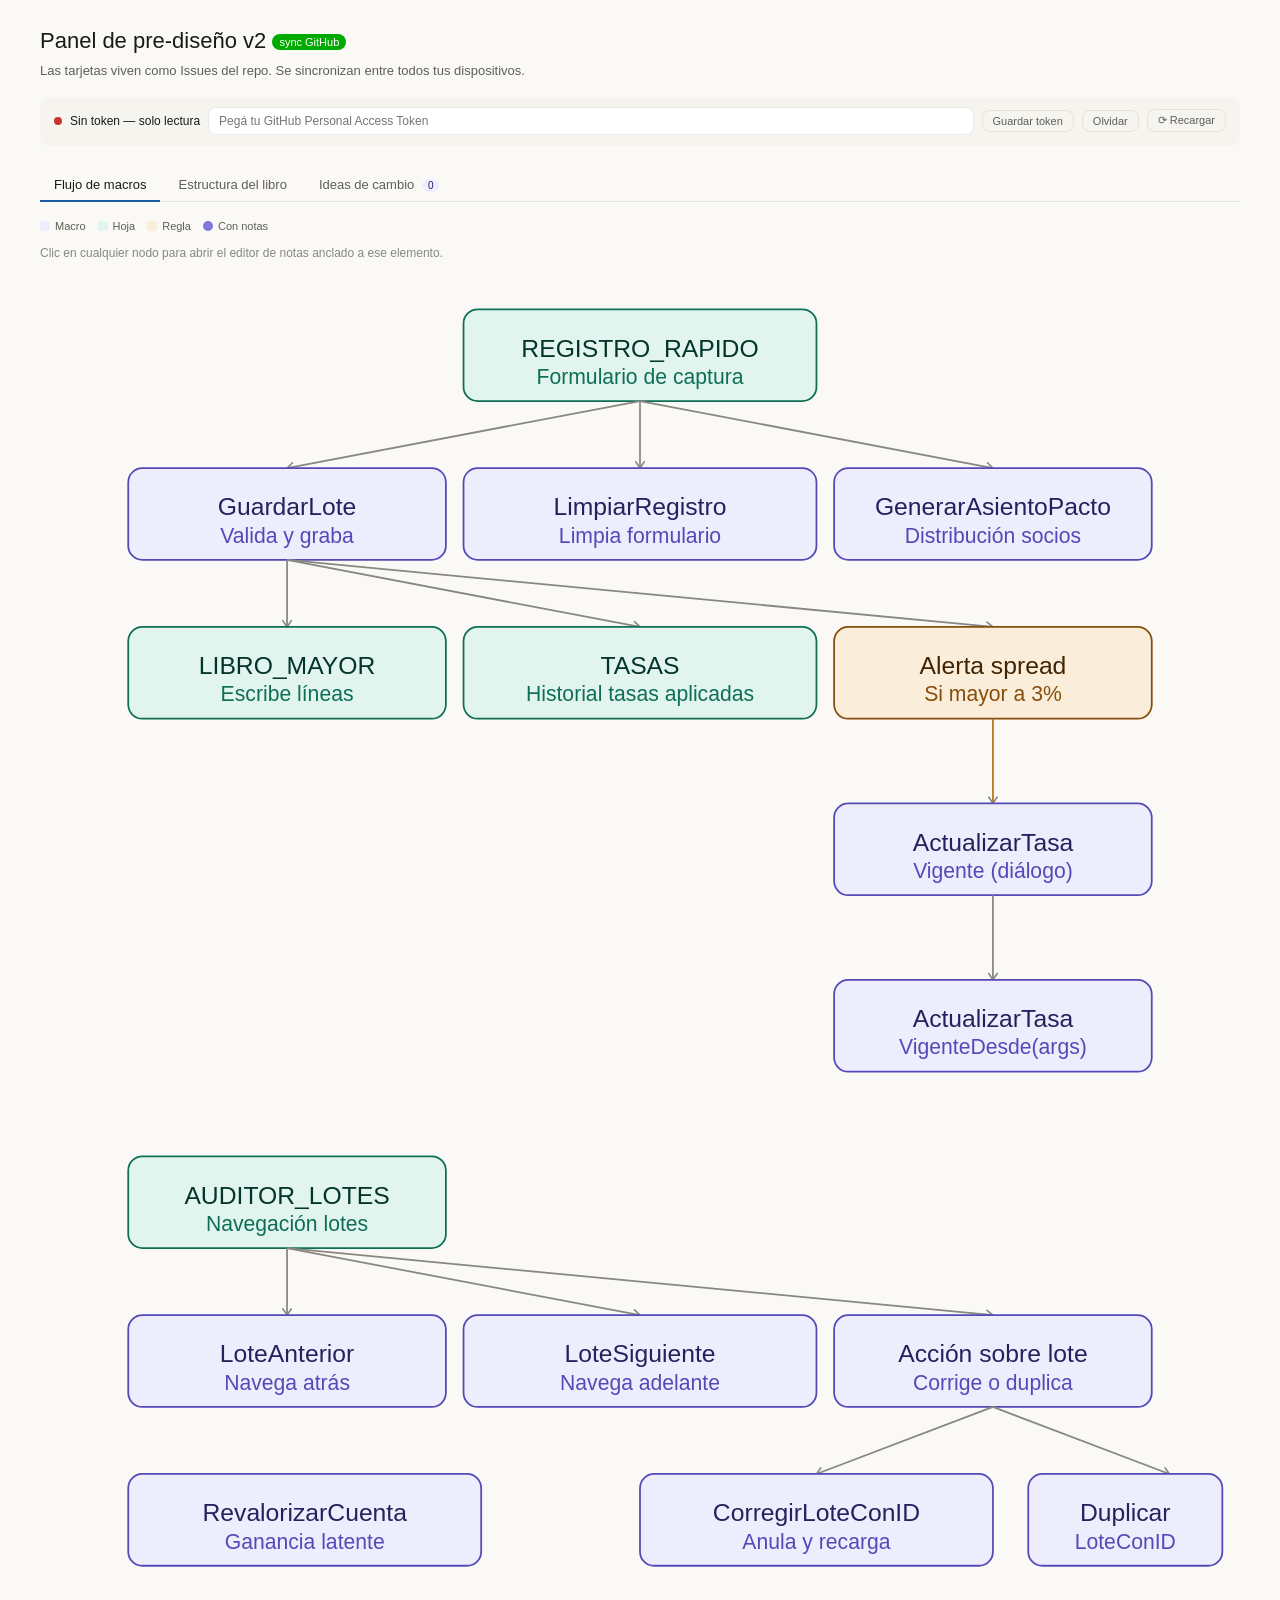
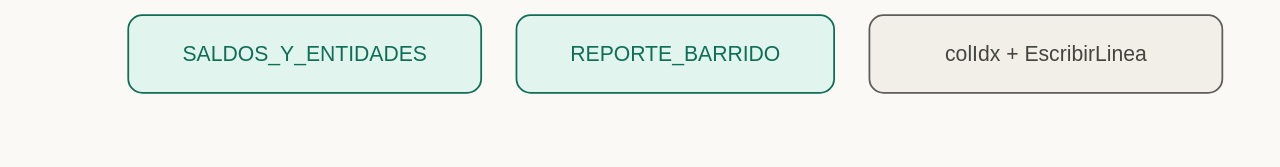
==== v2/index.html @ ca6b7a61 "v2: panel sincronizado con GitHub Issues (API REST)" ====
<!DOCTYPE html>
<html lang="es">
<head>
<meta charset="UTF-8">
<meta name="viewport" content="width=device-width, initial-scale=1.0">
<title>Panel v2 — Sincronizado con GitHub Issues</title>
<style>
:root {
  --bg-primary: #ffffff;
  --bg-secondary: #f5f4ee;
  --bg-tertiary: #faf9f5;
  --text-primary: #1a1a17;
  --text-secondary: #5f5e5a;
  --text-tertiary: #888780;
  --text-info: #185FA5;
  --border-tertiary: rgba(0,0,0,0.08);
  --border-secondary: rgba(0,0,0,0.15);
  --radius-md: 8px;
  --radius-lg: 12px;
}
@media (prefers-color-scheme: dark) {
  :root {
    --bg-primary: #1f1e1b;
    --bg-secondary: #2a2927;
    --bg-tertiary: #18171600;
    --text-primary: #f0efea;
    --text-secondary: #b4b2a9;
    --text-tertiary: #888780;
    --text-info: #85B7EB;
    --border-tertiary: rgba(255,255,255,0.08);
    --border-secondary: rgba(255,255,255,0.15);
  }
}
* { box-sizing: border-box; }
body {
  font-family: -apple-system, BlinkMacSystemFont, "Segoe UI", Roboto, sans-serif;
  background: var(--bg-tertiary);
  color: var(--text-primary);
  margin: 0;
  padding: 24px;
  line-height: 1.5;
  font-size: 14px;
}
.container { max-width: 1200px; margin: 0 auto; }
h1 { font-size: 22px; font-weight: 500; margin: 0 0 4px; }
.subtitle { color: var(--text-secondary); font-size: 13px; margin: 0 0 16px; }
.auth-bar {
  background: var(--bg-secondary);
  border-radius: var(--radius-md);
  padding: 10px 14px;
  margin-bottom: 16px;
  display: flex;
  gap: 8px;
  align-items: center;
  flex-wrap: wrap;
  font-size: 12px;
}
.auth-bar input {
  font-family: inherit;
  font-size: 12px;
  padding: 6px 10px;
  border: 1px solid var(--border-tertiary);
  border-radius: var(--radius-md);
  background: var(--bg-primary);
  color: var(--text-primary);
  flex: 1;
  min-width: 200px;
}
.auth-bar .status-dot { width: 8px; height: 8px; border-radius: 50%; background: #c33; display: inline-block; }
.auth-bar .status-dot.ok { background: #0a0; }
.panel { padding: 0.5rem 0 1rem; }
.tabs { display: flex; gap: 4px; border-bottom: 1px solid var(--border-tertiary); margin-bottom: 16px; }
.tab {
  padding: 8px 14px; font-size: 13px; font-weight: 500;
  color: var(--text-secondary); cursor: pointer; border: none;
  border-bottom: 2px solid transparent; margin-bottom: -1px;
  background: transparent; font-family: inherit;
}
.tab.active { color: var(--text-primary); border-bottom-color: var(--text-info); }
.tab:hover { color: var(--text-primary); }
.view { display: none; }
.view.active { display: block; }
.legend {
  display: flex; flex-wrap: wrap; gap: 12px;
  font-size: 11px; color: var(--text-secondary);
  margin-bottom: 10px; align-items: center;
}
.legend span { display: inline-flex; align-items: center; gap: 5px; }
.dot { width: 10px; height: 10px; border-radius: 3px; display: inline-block; }
.hint { font-size: 12px; color: var(--text-tertiary); margin: 6px 0 12px; }
.kanban { display: grid; grid-template-columns: repeat(3, minmax(0,1fr)); gap: 12px; }
@media (max-width: 800px) { .kanban { grid-template-columns: 1fr; } }
.col { background: var(--bg-secondary); border-radius: var(--radius-lg); padding: 12px; min-height: 220px; }
.col h3 {
  margin: 0 0 10px; font-size: 13px; font-weight: 500;
  color: var(--text-secondary); display: flex;
  justify-content: space-between; align-items: center;
}
.col h3 .count { background: var(--bg-primary); border-radius: 10px; padding: 1px 8px; font-size: 11px; color: var(--text-secondary); }
.card {
  background: var(--bg-primary); border: 1px solid var(--border-tertiary);
  border-radius: var(--radius-md); padding: 10px 12px; margin-bottom: 8px; position: relative;
}
.card p.title { margin: 0 0 6px; font-size: 13px; font-weight: 500; color: var(--text-primary); line-height: 1.4; padding-right: 80px; }
.card p.title a { color: inherit; text-decoration: none; }
.card p.title a:hover { text-decoration: underline; }
.card p.note { margin: 0 0 6px; font-size: 12px; color: var(--text-secondary); line-height: 1.5; padding-right: 80px; white-space: pre-wrap; max-height: 80px; overflow: hidden; }
.card .issue-num { font-size: 10px; color: var(--text-tertiary); font-weight: normal; }
.card .tags { display: flex; flex-wrap: wrap; gap: 4px; margin-top: 4px; }
.card .actions { position: absolute; top: 8px; right: 8px; display: flex; gap: 2px; }
.card .actions button {
  padding: 3px 6px; font-size: 11px; background: transparent;
  border: 1px solid var(--border-tertiary); border-radius: 4px;
  cursor: pointer; color: var(--text-secondary); min-width: 24px; font-family: inherit;
}
.card .actions button:hover { background: var(--bg-secondary); color: var(--text-primary); }
.tag { display: inline-block; font-size: 10px; padding: 2px 7px; border-radius: 10px; font-weight: 500; }
.tag-macro { background: #EEEDFE; color: #26215C; }
.tag-hoja { background: #E1F5EE; color: #04342C; }
.tag-tabla { background: #FAECE7; color: #4A1B0C; }
.tag-rango { background: #FAEEDA; color: #412402; }
.tag-regla { background: #FCEBEB; color: #501313; }
.composer { background: var(--bg-secondary); border-radius: var(--radius-lg); padding: 14px; margin-bottom: 16px; }
.composer-row { display: flex; gap: 8px; align-items: center; flex-wrap: wrap; margin-bottom: 8px; }
.composer-row label { font-size: 12px; color: var(--text-secondary); min-width: 60px; }
.composer textarea, .composer input[type=text] {
  width: 100%; font-family: inherit; font-size: 13px; padding: 8px 10px;
  border: 1px solid var(--border-tertiary); border-radius: var(--radius-md);
  background: var(--bg-primary); color: var(--text-primary); resize: vertical; box-sizing: border-box;
}
.composer textarea { min-height: 56px; }
.composer select {
  font-family: inherit; font-size: 12px; padding: 5px 8px;
  border: 1px solid var(--border-tertiary); border-radius: var(--radius-md);
  background: var(--bg-primary); color: var(--text-primary);
}
.composer-anchors { display: flex; flex-wrap: wrap; gap: 4px; margin-top: 6px; }
.chip {
  font-size: 11px; padding: 3px 8px; border-radius: 10px;
  background: var(--bg-primary); border: 1px solid var(--border-tertiary);
  cursor: pointer; color: var(--text-secondary); font-family: inherit;
}
.chip.on { border-color: transparent; }
.chip.on.tag-macro { background: #EEEDFE; color: #26215C; }
.chip.on.tag-hoja { background: #E1F5EE; color: #04342C; }
.chip.on.tag-tabla { background: #FAECE7; color: #4A1B0C; }
.chip.on.tag-rango { background: #FAEEDA; color: #412402; }
.chip.on.tag-regla { background: #FCEBEB; color: #501313; }
.toolbar { display: flex; justify-content: space-between; gap: 8px; margin-bottom: 10px; flex-wrap: wrap; align-items: center; }
.toolbar-left { display: flex; gap: 6px; align-items: center; flex-wrap: wrap; }
.filter-chip {
  font-size: 11px; padding: 3px 10px; border-radius: 10px;
  background: var(--bg-secondary); border: 1px solid transparent;
  cursor: pointer; color: var(--text-secondary); font-family: inherit;
}
.filter-chip.on { background: var(--bg-primary); border-color: var(--border-secondary); color: var(--text-primary); }
.empty { font-size: 12px; color: var(--text-tertiary); font-style: italic; padding: 8px 4px; }
.node-grid { display: grid; grid-template-columns: repeat(auto-fit, minmax(220px, 1fr)); gap: 8px; margin-bottom: 12px; }
.node-card {
  background: var(--bg-primary); border: 1px solid var(--border-tertiary);
  border-radius: var(--radius-md); padding: 10px 12px; cursor: pointer; transition: border-color 0.15s;
}
.node-card:hover { border-color: var(--border-secondary); }
.node-card.has-notes { border-left: 3px solid #7F77DD; }
.node-card .nt { font-size: 13px; font-weight: 500; color: var(--text-primary); margin: 0 0 2px; line-height: 1.3; }
.node-card .ns { font-size: 11px; color: var(--text-secondary); margin: 0; }
.node-card .nb { display: inline-block; margin-top: 6px; font-size: 10px; padding: 1px 7px; border-radius: 10px; background: #EEEDFE; color: #26215C; }
.section-title { font-size: 13px; font-weight: 500; color: var(--text-secondary); margin: 14px 0 6px; }
.btn-primary {
  background: var(--text-info); color: white; border: none;
  padding: 7px 14px; font-size: 12px; font-weight: 500;
  border-radius: var(--radius-md); cursor: pointer; font-family: inherit;
}
.btn-primary:hover { opacity: 0.9; }
.btn-primary:disabled { opacity: 0.5; cursor: not-allowed; }
.btn-small {
  font-size: 11px; padding: 4px 10px; background: transparent;
  border: 1px solid var(--border-tertiary); border-radius: var(--radius-md);
  color: var(--text-secondary); cursor: pointer; font-family: inherit;
}
.btn-small:hover { background: var(--bg-secondary); color: var(--text-primary); }
.selected-anchor-preview { font-size: 11px; color: var(--text-secondary); }
.flow-svg { width: 100%; height: auto; }
.flow-svg g[data-node] { cursor: pointer; }
.flow-svg g[data-node]:hover rect { stroke-width: 1.5; }
.flow-svg g[data-node].has-notes rect { stroke-width: 1.5; stroke: #7F77DD; }
.flow-svg .t { font-size: 14px; font-weight: 500; }
.flow-svg .ts { font-size: 12px; }
.flow-svg .th { font-size: 14px; font-weight: 500; }
.c-purple rect { fill: #EEEDFE; stroke: #534AB7; }
.c-purple .th { fill: #26215C; } .c-purple .ts { fill: #534AB7; }
.c-teal rect { fill: #E1F5EE; stroke: #0F6E56; }
.c-teal .th { fill: #04342C; } .c-teal .ts { fill: #0F6E56; }
.c-amber rect { fill: #FAEEDA; stroke: #854F0B; }
.c-amber .th { fill: #412402; } .c-amber .ts { fill: #854F0B; }
.c-gray rect { fill: #F1EFE8; stroke: #5F5E5A; }
.c-gray .ts { fill: #444441; }
@media (prefers-color-scheme: dark) {
  .c-purple rect { fill: #3C3489; stroke: #AFA9EC; }
  .c-purple .th { fill: #CECBF6; } .c-purple .ts { fill: #AFA9EC; }
  .c-teal rect { fill: #085041; stroke: #5DCAA5; }
  .c-teal .th { fill: #9FE1CB; } .c-teal .ts { fill: #5DCAA5; }
  .c-amber rect { fill: #633806; stroke: #EF9F27; }
  .c-amber .th { fill: #FAC775; } .c-amber .ts { fill: #EF9F27; }
  .c-gray rect { fill: #444441; stroke: #B4B2A9; }
  .c-gray .ts { fill: #D3D1C7; }
}
#ideas-count { background: #EEEDFE; color: #26215C; font-size: 10px; padding: 1px 6px; border-radius: 8px; margin-left: 4px; font-weight: 500; }
.save-status { font-size: 11px; color: var(--text-tertiary); margin-left: 8px; }
.banner {
  background: #FFF4D6; color: #5a3e00;
  padding: 10px 14px; border-radius: var(--radius-md);
  font-size: 12px; margin-bottom: 12px;
}
@media (prefers-color-scheme: dark) {
  .banner { background: #4a3a10; color: #fae9b8; }
}
</style>
</head>
<body>
<div class="container">
<h1>Panel de pre-diseño v2 <span style="font-size:11px; background:#0a0; color:white; padding:2px 7px; border-radius:10px; vertical-align:middle;">sync GitHub</span></h1>
<p class="subtitle">Las tarjetas viven como Issues del repo. Se sincronizan entre todos tus dispositivos.</p>

<div class="auth-bar">
  <span class="status-dot" id="auth-dot"></span>
  <span id="auth-status">Sin token</span>
  <input type="password" id="token-input" placeholder="Pegá tu GitHub Personal Access Token">
  <button class="btn-small" onclick="saveToken()">Guardar token</button>
  <button class="btn-small" onclick="clearToken()">Olvidar</button>
  <button class="btn-small" onclick="reload()">⟳ Recargar</button>
</div>

<div class="panel">
  <div class="tabs">
    <button class="tab active" data-view="flujo" onclick="switchView('flujo')">Flujo de macros</button>
    <button class="tab" data-view="estructura" onclick="switchView('estructura')">Estructura del libro</button>
    <button class="tab" data-view="ideas" onclick="switchView('ideas')">Ideas de cambio <span id="ideas-count">0</span></button>
  </div>

  <div id="view-flujo" class="view active">
    <div class="legend">
      <span><span class="dot" style="background:#EEEDFE;"></span>Macro</span>
      <span><span class="dot" style="background:#E1F5EE;"></span>Hoja</span>
      <span><span class="dot" style="background:#FAEEDA;"></span>Regla</span>
      <span><span class="dot" style="background:#7F77DD;border-radius:50%;"></span>Con notas</span>
    </div>
    <p class="hint">Clic en cualquier nodo para abrir el editor de notas anclado a ese elemento.</p>
    <svg class="flow-svg" viewBox="0 0 680 820" role="img">
      <defs><marker id="arrow-fl" viewBox="0 0 10 10" refX="8" refY="5" markerWidth="6" markerHeight="6" orient="auto-start-reverse"><path d="M2 1L8 5L2 9" fill="none" stroke="#888780" stroke-width="1.5" stroke-linecap="round" stroke-linejoin="round"/></marker></defs>
      <g data-node="REGISTRO_RAPIDO" class="c-teal" onclick="openNode('REGISTRO_RAPIDO','hoja')"><rect x="240" y="20" width="200" height="52" rx="8" stroke-width="1"/><text class="th" x="340" y="42" text-anchor="middle" dominant-baseline="central">REGISTRO_RAPIDO</text><text class="ts" x="340" y="58" text-anchor="middle" dominant-baseline="central">Formulario de captura</text></g>
      <line x1="340" y1="72" x2="140" y2="110" stroke="#888780" stroke-width="1" marker-end="url(#arrow-fl)"/>
      <line x1="340" y1="72" x2="340" y2="110" stroke="#888780" stroke-width="1" marker-end="url(#arrow-fl)"/>
      <line x1="340" y1="72" x2="540" y2="110" stroke="#888780" stroke-width="1" marker-end="url(#arrow-fl)"/>
      <g data-node="GuardarLote" class="c-purple" onclick="openNode('GuardarLote','macro')"><rect x="50" y="110" width="180" height="52" rx="8" stroke-width="1"/><text class="th" x="140" y="132" text-anchor="middle" dominant-baseline="central">GuardarLote</text><text class="ts" x="140" y="148" text-anchor="middle" dominant-baseline="central">Valida y graba</text></g>
      <g data-node="LimpiarRegistro" class="c-purple" onclick="openNode('LimpiarRegistro','macro')"><rect x="240" y="110" width="200" height="52" rx="8" stroke-width="1"/><text class="th" x="340" y="132" text-anchor="middle" dominant-baseline="central">LimpiarRegistro</text><text class="ts" x="340" y="148" text-anchor="middle" dominant-baseline="central">Limpia formulario</text></g>
      <g data-node="GenerarAsientoPacto" class="c-purple" onclick="openNode('GenerarAsientoPacto','macro')"><rect x="450" y="110" width="180" height="52" rx="8" stroke-width="1"/><text class="th" x="540" y="132" text-anchor="middle" dominant-baseline="central">GenerarAsientoPacto</text><text class="ts" x="540" y="148" text-anchor="middle" dominant-baseline="central">Distribución socios</text></g>
      <line x1="140" y1="162" x2="140" y2="200" stroke="#888780" stroke-width="1" marker-end="url(#arrow-fl)"/>
      <line x1="140" y1="162" x2="340" y2="200" stroke="#888780" stroke-width="1" marker-end="url(#arrow-fl)"/>
      <line x1="140" y1="162" x2="540" y2="200" stroke="#888780" stroke-width="1" marker-end="url(#arrow-fl)"/>
      <g data-node="LIBRO_MAYOR" class="c-teal" onclick="openNode('LIBRO_MAYOR','hoja')"><rect x="50" y="200" width="180" height="52" rx="8" stroke-width="1"/><text class="th" x="140" y="222" text-anchor="middle" dominant-baseline="central">LIBRO_MAYOR</text><text class="ts" x="140" y="238" text-anchor="middle" dominant-baseline="central">Escribe líneas</text></g>
      <g data-node="TASAS" class="c-teal" onclick="openNode('TASAS','hoja')"><rect x="240" y="200" width="200" height="52" rx="8" stroke-width="1"/><text class="th" x="340" y="222" text-anchor="middle" dominant-baseline="central">TASAS</text><text class="ts" x="340" y="238" text-anchor="middle" dominant-baseline="central">Historial tasas aplicadas</text></g>
      <g data-node="AlertaSpread" class="c-amber" onclick="openNode('AlertaSpread','regla')"><rect x="450" y="200" width="180" height="52" rx="8" stroke-width="1"/><text class="th" x="540" y="222" text-anchor="middle" dominant-baseline="central">Alerta spread</text><text class="ts" x="540" y="238" text-anchor="middle" dominant-baseline="central">Si mayor a 3%</text></g>
      <line x1="540" y1="252" x2="540" y2="300" stroke="#BA7517" stroke-width="1" marker-end="url(#arrow-fl)"/>
      <g data-node="ActualizarTasaVigente" class="c-purple" onclick="openNode('ActualizarTasaVigente','macro')"><rect x="450" y="300" width="180" height="52" rx="8" stroke-width="1"/><text class="th" x="540" y="322" text-anchor="middle" dominant-baseline="central">ActualizarTasa</text><text class="ts" x="540" y="338" text-anchor="middle" dominant-baseline="central">Vigente (diálogo)</text></g>
      <line x1="540" y1="352" x2="540" y2="400" stroke="#888780" stroke-width="1" marker-end="url(#arrow-fl)"/>
      <g data-node="ActualizarTasaVigenteDesde" class="c-purple" onclick="openNode('ActualizarTasaVigenteDesde','macro')"><rect x="450" y="400" width="180" height="52" rx="8" stroke-width="1"/><text class="th" x="540" y="422" text-anchor="middle" dominant-baseline="central">ActualizarTasa</text><text class="ts" x="540" y="438" text-anchor="middle" dominant-baseline="central">VigenteDesde(args)</text></g>
      <g data-node="AUDITOR_LOTES" class="c-teal" onclick="openNode('AUDITOR_LOTES','hoja')"><rect x="50" y="500" width="180" height="52" rx="8" stroke-width="1"/><text class="th" x="140" y="522" text-anchor="middle" dominant-baseline="central">AUDITOR_LOTES</text><text class="ts" x="140" y="538" text-anchor="middle" dominant-baseline="central">Navegación lotes</text></g>
      <line x1="140" y1="552" x2="140" y2="590" stroke="#888780" stroke-width="1" marker-end="url(#arrow-fl)"/>
      <line x1="140" y1="552" x2="340" y2="590" stroke="#888780" stroke-width="1" marker-end="url(#arrow-fl)"/>
      <line x1="140" y1="552" x2="540" y2="590" stroke="#888780" stroke-width="1" marker-end="url(#arrow-fl)"/>
      <g data-node="LoteAnterior" class="c-purple" onclick="openNode('LoteAnterior','macro')"><rect x="50" y="590" width="180" height="52" rx="8" stroke-width="1"/><text class="th" x="140" y="612" text-anchor="middle" dominant-baseline="central">LoteAnterior</text><text class="ts" x="140" y="628" text-anchor="middle" dominant-baseline="central">Navega atrás</text></g>
      <g data-node="LoteSiguiente" class="c-purple" onclick="openNode('LoteSiguiente','macro')"><rect x="240" y="590" width="200" height="52" rx="8" stroke-width="1"/><text class="th" x="340" y="612" text-anchor="middle" dominant-baseline="central">LoteSiguiente</text><text class="ts" x="340" y="628" text-anchor="middle" dominant-baseline="central">Navega adelante</text></g>
      <g data-node="AccionSobreLoteVisible" class="c-purple" onclick="openNode('AccionSobreLoteVisible','macro')"><rect x="450" y="590" width="180" height="52" rx="8" stroke-width="1"/><text class="th" x="540" y="612" text-anchor="middle" dominant-baseline="central">Acción sobre lote</text><text class="ts" x="540" y="628" text-anchor="middle" dominant-baseline="central">Corrige o duplica</text></g>
      <line x1="540" y1="642" x2="440" y2="680" stroke="#888780" stroke-width="1" marker-end="url(#arrow-fl)"/>
      <line x1="540" y1="642" x2="640" y2="680" stroke="#888780" stroke-width="1" marker-end="url(#arrow-fl)"/>
      <g data-node="CorregirLoteConID" class="c-purple" onclick="openNode('CorregirLoteConID','macro')"><rect x="340" y="680" width="200" height="52" rx="8" stroke-width="1"/><text class="th" x="440" y="702" text-anchor="middle" dominant-baseline="central">CorregirLoteConID</text><text class="ts" x="440" y="718" text-anchor="middle" dominant-baseline="central">Anula y recarga</text></g>
      <g data-node="DuplicarLoteConID" class="c-purple" onclick="openNode('DuplicarLoteConID','macro')"><rect x="560" y="680" width="110" height="52" rx="8" stroke-width="1"/><text class="th" x="615" y="702" text-anchor="middle" dominant-baseline="central">Duplicar</text><text class="ts" x="615" y="718" text-anchor="middle" dominant-baseline="central">LoteConID</text></g>
      <g data-node="RevalorizarCuenta" class="c-purple" onclick="openNode('RevalorizarCuenta','macro')"><rect x="50" y="680" width="200" height="52" rx="8" stroke-width="1"/><text class="th" x="150" y="702" text-anchor="middle" dominant-baseline="central">RevalorizarCuenta</text><text class="ts" x="150" y="718" text-anchor="middle" dominant-baseline="central">Ganancia latente</text></g>
      <g data-node="SALDOS_Y_ENTIDADES" class="c-teal" onclick="openNode('SALDOS_Y_ENTIDADES','hoja')"><rect x="50" y="760" width="200" height="44" rx="8" stroke-width="1"/><text class="ts" x="150" y="782" text-anchor="middle" dominant-baseline="central">SALDOS_Y_ENTIDADES</text></g>
      <g data-node="REPORTE_BARRIDO" class="c-teal" onclick="openNode('REPORTE_BARRIDO','hoja')"><rect x="270" y="760" width="180" height="44" rx="8" stroke-width="1"/><text class="ts" x="360" y="782" text-anchor="middle" dominant-baseline="central">REPORTE_BARRIDO</text></g>
      <g data-node="Helpers" class="c-gray" onclick="openNode('Helpers','macro')"><rect x="470" y="760" width="200" height="44" rx="8" stroke-width="1"/><text class="ts" x="570" y="782" text-anchor="middle" dominant-baseline="central">colIdx + EscribirLinea</text></g>
    </svg>
  </div>

  <div id="view-estructura" class="view">
    <p class="hint">Cada nodo es clicable. Los que tienen notas muestran una banda morada a la izquierda.</p>
    <p class="section-title">Hojas operativas</p>
    <div class="node-grid" id="grid-hojas"></div>
    <p class="section-title">Tablas estructuradas (ListObjects)</p>
    <div class="node-grid" id="grid-tablas"></div>
    <p class="section-title">Rangos con nombre clave</p>
    <div class="node-grid" id="grid-rangos"></div>
  </div>

  <div id="view-ideas" class="view">
    <div id="no-token-banner" class="banner" style="display:none;">
      ⚠ Sin token de GitHub no podés crear ni mover tarjetas. <a href="https://github.com/settings/tokens?type=beta" target="_blank">Crear token fine-grained</a> con permisos <b>Issues: Read & Write</b> sobre el repo <code>Sistema-Contabel-EXcel</code>.
    </div>
    <div class="composer">
      <div class="composer-row"><input type="text" id="new-title" placeholder="Título de la idea"></div>
      <div class="composer-row"><textarea id="new-note" placeholder="Notas de pre-diseño: qué cambia, por qué, qué impacto..."></textarea></div>
      <div class="composer-row">
        <label>Estado</label>
        <select id="new-status">
          <option value="idea">Idea / por pensar</option>
          <option value="diseño">En diseño</option>
          <option value="listo">Listo para implementar</option>
        </select>
        <label style="margin-left:12px;">Anclas</label>
        <span class="selected-anchor-preview" id="anchor-preview">ninguna</span>
        <button class="btn-small" onclick="toggleAnchorPicker()">Seleccionar</button>
      </div>
      <div id="anchor-picker" style="display:none; background: var(--bg-primary); border-radius: var(--radius-md); padding: 10px; margin-top:6px;">
        <p style="font-size:11px; color:var(--text-secondary); margin:0 0 6px;">Macros</p>
        <div class="composer-anchors" id="pick-macro"></div>
        <p style="font-size:11px; color:var(--text-secondary); margin:10px 0 6px;">Hojas</p>
        <div class="composer-anchors" id="pick-hoja"></div>
        <p style="font-size:11px; color:var(--text-secondary); margin:10px 0 6px;">Tablas</p>
        <div class="composer-anchors" id="pick-tabla"></div>
        <p style="font-size:11px; color:var(--text-secondary); margin:10px 0 6px;">Rangos con nombre</p>
        <div class="composer-anchors" id="pick-rango"></div>
        <p style="font-size:11px; color:var(--text-secondary); margin:10px 0 6px;">Reglas</p>
        <div class="composer-anchors" id="pick-regla"></div>
      </div>
      <div class="composer-row" style="justify-content:flex-end; margin-top:10px;">
        <span class="save-status" id="save-status"></span>
        <button class="btn-small" onclick="resetComposer()">Limpiar</button>
        <button class="btn-primary" id="save-btn" onclick="saveCard()">Crear Issue</button>
      </div>
    </div>
    <div class="toolbar">
      <div class="toolbar-left">
        <span style="font-size:12px; color:var(--text-secondary);">Filtrar:</span>
        <button class="filter-chip on" data-filter="all" onclick="setFilter('all')">Todas</button>
        <button class="filter-chip" data-filter="macro" onclick="setFilter('macro')">Por macro</button>
        <button class="filter-chip" data-filter="hoja" onclick="setFilter('hoja')">Por hoja</button>
        <button class="filter-chip" data-filter="tabla" onclick="setFilter('tabla')">Por tabla</button>
      </div>
      <div style="display:flex; gap:6px;">
        <button class="btn-small" onclick="copyVBAPrompt()">Copiar prompt VBA</button>
      </div>
    </div>
    <div class="kanban">
      <div class="col"><h3>Idea / por pensar <span class="count" id="c-idea">0</span></h3><div id="col-idea"></div></div>
      <div class="col"><h3>En diseño <span class="count" id="c-diseño">0</span></h3><div id="col-diseño"></div></div>
      <div class="col"><h3>Listo para implementar <span class="count" id="c-listo">0</span></h3><div id="col-listo"></div></div>
    </div>
  </div>
</div>

<div class="modal-backdrop" id="modal-backdrop" style="position:fixed;top:0;left:0;right:0;bottom:0;background:rgba(0,0,0,0.5);display:none;align-items:center;justify-content:center;z-index:100;padding:16px;" onclick="if(event.target===this)closeModal()">
  <div style="background:var(--bg-primary);border-radius:var(--radius-lg);padding:20px;max-width:600px;width:100%;max-height:80vh;overflow-y:auto;">
    <h3 id="modal-title" style="margin:0 0 12px;font-size:16px;font-weight:500;">Prompt</h3>
    <textarea id="modal-textarea" style="width:100%;min-height:300px;font-family:ui-monospace,monospace;font-size:11px;padding:8px;border:1px solid var(--border-tertiary);border-radius:var(--radius-md);background:var(--bg-secondary);color:var(--text-primary);resize:vertical;box-sizing:border-box;"></textarea>
    <div style="display:flex;gap:8px;justify-content:flex-end;margin-top:12px;">
      <button class="btn-small" onclick="closeModal()">Cerrar</button>
      <button class="btn-primary" onclick="copyModal()">Copiar</button>
    </div>
  </div>
</div>

</div>
<script>
const OWNER = 'mlandolfi90';
const REPO = 'Sistema-Contabel-EXcel';
const API = 'https://api.github.com/repos/' + OWNER + '/' + REPO;

const CATALOG = {
  macro: [
    {id:'GuardarLote', desc:'Graba lote validado al mayor'},
    {id:'LimpiarRegistro', desc:'Resetea formulario de entrada'},
    {id:'ActualizarTasaVigente', desc:'Diálogo para cambiar tasa'},
    {id:'ActualizarTasaVigenteDesde', desc:'Actualiza tasa parametrizada'},
    {id:'GenerarAsientoPacto', desc:'Prellena asiento de pacto'},
    {id:'RevalorizarCuenta', desc:'Prellena revalorización'},
    {id:'LoteAnterior', desc:'Navega al lote previo'},
    {id:'LoteSiguiente', desc:'Navega al lote siguiente'},
    {id:'AccionSobreLoteVisible', desc:'Corrige o duplica según estado'},
    {id:'CorregirLoteConID', desc:'Anula original y precarga nuevo'},
    {id:'DuplicarLoteConID', desc:'Clona lote al formulario'},
    {id:'Helpers', desc:'colIdx + EscribirLinea'},
  ],
  hoja: [
    {id:'REGISTRO_RAPIDO', desc:'Formulario de captura'},
    {id:'LIBRO_MAYOR', desc:'Almacén acumulativo de asientos'},
    {id:'TASAS', desc:'Tasas vigentes + historial'},
    {id:'AUDITOR_LOTES', desc:'Navegación de lotes'},
    {id:'REPORTE_BARRIDO', desc:'Reparto de utilidades'},
    {id:'SALDOS_Y_ENTIDADES', desc:'Saldos y ganancia latente'},
  ],
  tabla: [
    {id:'tb_registro_rapido', desc:'9 columnas - entrada del lote'},
    {id:'tb_mayor', desc:'19 columnas - asientos definitivos'},
    {id:'tb_tasas_vigentes', desc:'Tasas actuales por divisa'},
    {id:'tb_tasas_historial', desc:'Bitácora de tasas aplicadas'},
    {id:'tb_cuentas', desc:'Catálogo de cuentas contables'},
    {id:'tb_entidades', desc:'Catálogo de entidades'},
    {id:'tb_divisas', desc:'Catálogo de divisas'},
    {id:'tb_categorias', desc:'Catálogo de categorías'},
    {id:'tb_segmentos', desc:'Catálogo de segmentos'},
    {id:'tb_clase_cuenta', desc:'Catálogo de clases'},
  ],
  rango: [
    {id:'IDs_Unicos', desc:'Lista ordenada desc de lotes'},
    {id:'ListaCuentaActiva', desc:'Cuentas activas (derrame)'},
    {id:'ListaDivisaActiva', desc:'Divisas activas (derrame)'},
    {id:'ListaSocios', desc:'Socios del negocio'},
    {id:'ListaSegmentoActiva', desc:'Segmentos activos (derrame)'},
  ],
  regla: [ {id:'AlertaSpread', desc:'Umbral de desviación de tasa'} ]
};

const STATUS_LABELS = ['idea', 'diseño', 'listo'];
const TOKEN_KEY = 'gh-token-panel-v2';
let token = localStorage.getItem(TOKEN_KEY) || '';
let cards = [];
let composerAnchors = [];
let currentFilter = 'all';

function headers() {
  const h = { 'Accept': 'application/vnd.github+json', 'Content-Type': 'application/json' };
  if (token) h['Authorization'] = 'Bearer ' + token;
  return h;
}

async function apiGet(path) {
  const r = await fetch(API + path, { headers: headers() });
  if (!r.ok) throw new Error('GET ' + path + ' → ' + r.status);
  return r.json();
}
async function apiPost(path, body) {
  const r = await fetch(API + path, { method: 'POST', headers: headers(), body: JSON.stringify(body) });
  if (!r.ok) throw new Error('POST ' + path + ' → ' + r.status + ' ' + await r.text());
  return r.json();
}
async function apiPatch(path, body) {
  const r = await fetch(API + path, { method: 'PATCH', headers: headers(), body: JSON.stringify(body) });
  if (!r.ok) throw new Error('PATCH ' + path + ' → ' + r.status + ' ' + await r.text());
  return r.json();
}

function saveToken() {
  const v = document.getElementById('token-input').value.trim();
  if (!v) return;
  token = v;
  localStorage.setItem(TOKEN_KEY, v);
  document.getElementById('token-input').value = '';
  updateAuthUI();
  loadIssues();
}
function clearToken() {
  token = '';
  localStorage.removeItem(TOKEN_KEY);
  updateAuthUI();
}
function updateAuthUI() {
  const dot = document.getElementById('auth-dot');
  const st = document.getElementById('auth-status');
  const banner = document.getElementById('no-token-banner');
  const saveBtn = document.getElementById('save-btn');
  if (token) {
    dot.classList.add('ok');
    st.textContent = 'Token OK — escritura habilitada';
    banner.style.display = 'none';
    saveBtn.disabled = false;
  } else {
    dot.classList.remove('ok');
    st.textContent = 'Sin token — solo lectura';
    banner.style.display = 'block';
    saveBtn.disabled = true;
  }
}

function issueToCard(issue) {
  const labels = (issue.labels || []).map(l => typeof l === 'string' ? l : l.name);
  let status = 'idea';
  for (const s of STATUS_LABELS) if (labels.includes(s)) { status = s; break; }
  const anchors = [];
  labels.forEach(l => {
    const m = l.match(/^(macro|hoja|tabla|rango|regla):(.+)$/);
    if (m) anchors.push({ type: m[1], id: m[2] });
  });
  return {
    id: issue.number,
    number: issue.number,
    title: issue.title,
    note: issue.body || '',
    status,
    anchors,
    labels,
    url: issue.html_url,
  };
}

function cardToLabels(status, anchors, existingLabels) {
  const out = (existingLabels || []).filter(l => {
    if (STATUS_LABELS.includes(l)) return false;
    if (/^(macro|hoja|tabla|rango|regla):/.test(l)) return false;
    return true;
  });
  out.push(status);
  anchors.forEach(a => out.push(a.type + ':' + a.id));
  return out;
}

async function loadIssues() {
  try {
    showSaveStatus('Cargando issues...');
    const issues = await apiGet('/issues?state=open&per_page=100');
    cards = issues.filter(i => !i.pull_request).map(issueToCard);
    renderAll();
    showSaveStatus('Cargadas ' + cards.length + ' ideas');
  } catch (e) {
    showSaveStatus('Error: ' + e.message);
  }
}

function reload() { loadIssues(); }

function showSaveStatus(msg) {
  const el = document.getElementById('save-status');
  if (el) { el.textContent = msg; setTimeout(() => { if (el.textContent === msg) el.textContent = ''; }, 3000); }
}

function switchView(v) {
  document.querySelectorAll('.tab').forEach(t => t.classList.toggle('active', t.dataset.view === v));
  document.querySelectorAll('.view').forEach(el => el.classList.toggle('active', el.id === 'view-' + v));
}

function openNode(id, type) {
  switchView('ideas');
  composerAnchors = [{id, type}];
  updateAnchorPreview();
  document.getElementById('new-title').focus();
  if (document.getElementById('anchor-picker').style.display === 'block') renderPicker();
}

function toggleAnchorPicker() {
  const p = document.getElementById('anchor-picker');
  p.style.display = p.style.display === 'none' ? 'block' : 'none';
  if (p.style.display === 'block') renderPicker();
}

function renderPicker() {
  ['macro','hoja','tabla','rango','regla'].forEach(type => {
    const container = document.getElementById('pick-' + type);
    if (!container) return;
    const tagClass = 'tag-' + type;
    container.innerHTML = CATALOG[type].map(n => {
      const on = composerAnchors.some(a => a.id === n.id);
      return '<span class="chip ' + (on ? 'on ' + tagClass : '') + '" onclick="toggleAnchor(\'' + n.id + '\',\'' + type + '\')">' + n.id + '</span>';
    }).join('');
  });
}

function toggleAnchor(id, type) {
  const i = composerAnchors.findIndex(a => a.id === id);
  if (i >= 0) composerAnchors.splice(i, 1);
  else composerAnchors.push({id, type});
  updateAnchorPreview();
  renderPicker();
}

function updateAnchorPreview() {
  const el = document.getElementById('anchor-preview');
  el.textContent = composerAnchors.length === 0 ? 'ninguna' : composerAnchors.map(a => a.id).join(', ');
}

function resetComposer() {
  document.getElementById('new-title').value = '';
  document.getElementById('new-note').value = '';
  document.getElementById('new-status').value = 'idea';
  composerAnchors = [];
  updateAnchorPreview();
}

async function saveCard() {
  if (!token) { alert('Necesitás un token para crear tarjetas'); return; }
  const title = document.getElementById('new-title').value.trim();
  if (!title) { document.getElementById('new-title').focus(); return; }
  const note = document.getElementById('new-note').value.trim();
  const status = document.getElementById('new-status').value;
  const labels = cardToLabels(status, composerAnchors, []);
  try {
    showSaveStatus('Creando issue...');
    await apiPost('/issues', { title, body: note, labels });
    resetComposer();
    await loadIssues();
    showSaveStatus('Issue creado ✓');
  } catch (e) {
    showSaveStatus('Error: ' + e.message);
  }
}

async function moveCard(number, newStatus) {
  if (!token) { alert('Necesitás un token para mover tarjetas'); return; }
  const c = cards.find(x => x.number === number);
  if (!c) return;
  const newLabels = cardToLabels(newStatus, c.anchors, c.labels);
  try {
    showSaveStatus('Moviendo...');
    await apiPatch('/issues/' + number, { labels: newLabels });
    await loadIssues();
  } catch (e) {
    showSaveStatus('Error: ' + e.message);
  }
}

async function deleteCard(number) {
  if (!token) { alert('Necesitás un token'); return; }
  if (!confirm('¿Cerrar este issue? (no se borra, solo se cierra)')) return;
  try {
    showSaveStatus('Cerrando...');
    await apiPatch('/issues/' + number, { state: 'closed' });
    await loadIssues();
  } catch (e) {
    showSaveStatus('Error: ' + e.message);
  }
}

function setFilter(f) {
  currentFilter = f;
  document.querySelectorAll('.filter-chip').forEach(c => c.classList.toggle('on', c.dataset.filter === f));
  renderKanban();
}

function renderKanban() {
  const visible = cards.filter(c => currentFilter === 'all' || c.anchors.some(a => a.type === currentFilter));
  const cols = { idea: [], 'diseño': [], listo: [] };
  visible.forEach(c => { if (cols[c.status]) cols[c.status].push(c); });
  Object.keys(cols).forEach(k => {
    const el = document.getElementById('col-' + k);
    document.getElementById('c-' + k).textContent = cols[k].length;
    if (cols[k].length === 0) { el.innerHTML = '<p class="empty">Sin tarjetas</p>'; return; }
    el.innerHTML = cols[k].map(c => renderCard(c)).join('');
  });
  document.getElementById('ideas-count').textContent = cards.length;
}

function renderCard(c) {
  const tags = c.anchors.map(a => '<span class="tag tag-' + a.type + '">' + esc(a.id) + '</span>').join('');
  const nextStatus = { idea: 'diseño', 'diseño': 'listo', listo: 'idea' }[c.status];
  const nextLabel = { idea: '→', 'diseño': '→', listo: '↻' }[c.status];
  const preview = (c.note || '').slice(0, 200);
  return '<div class="card">' +
    '<div class="actions">' +
      '<button onclick="moveCard(' + c.number + ',\'' + nextStatus + '\')" title="Mover">' + nextLabel + '</button>' +
      '<button onclick="deleteCard(' + c.number + ')" title="Cerrar">×</button>' +
    '</div>' +
    '<p class="title"><a href="' + c.url + '" target="_blank">' + esc(c.title) + '</a> <span class="issue-num">#' + c.number + '</span></p>' +
    (preview ? '<p class="note">' + esc(preview) + (c.note.length > 200 ? '...' : '') + '</p>' : '') +
    '<div class="tags">' + tags + '</div>' +
  '</div>';
}

function esc(s) { return String(s).replace(/[&<>"']/g, m => ({'&':'&amp;','<':'&lt;','>':'&gt;','"':'&quot;',"'":'&#39;'}[m])); }

function renderStructure() {
  [['grid-hojas','hoja'],['grid-tablas','tabla'],['grid-rangos','rango']].forEach(([gridId, type]) => {
    const container = document.getElementById(gridId);
    if (!container) return;
    container.innerHTML = CATALOG[type].map(n => {
      const count = cards.filter(c => c.anchors.some(a => a.id === n.id)).length;
      return '<div class="node-card ' + (count > 0 ? 'has-notes' : '') + '" onclick="openNode(\'' + n.id + '\',\'' + type + '\')">' +
        '<p class="nt">' + n.id + '</p>' +
        '<p class="ns">' + n.desc + '</p>' +
        (count > 0 ? '<span class="nb">' + count + ' nota' + (count > 1 ? 's' : '') + '</span>' : '') +
      '</div>';
    }).join('');
  });
}

function renderFlow() {
  const nodesWithNotes = new Set();
  cards.forEach(c => c.anchors.forEach(a => nodesWithNotes.add(a.id)));
  document.querySelectorAll('.flow-svg g[data-node]').forEach(g => {
    g.classList.toggle('has-notes', nodesWithNotes.has(g.dataset.node));
  });
}

function renderAll() { renderKanban(); renderStructure(); renderFlow(); }

function closeModal() { document.getElementById('modal-backdrop').style.display = 'none'; }
function copyModal() {
  const text = document.getElementById('modal-textarea').value;
  navigator.clipboard.writeText(text).then(() => { showSaveStatus('Copiado'); closeModal(); })
    .catch(() => { document.getElementById('modal-textarea').select(); document.execCommand('copy'); closeModal(); });
}

function copyVBAPrompt() {
  const listas = cards.filter(c => c.status === 'listo');
  if (listas.length === 0) { alert('No hay ideas en "Listo" todavía'); return; }
  let txt = 'Convertí estas ideas de mi Kanban en instrucciones VBA concretas. Por cada una dame: (a) macro afectada, (b) diff de código, (c) validaciones nuevas.\n\n';
  listas.forEach((c, i) => {
    txt += (i+1) + '. ' + c.title + ' (Issue #' + c.number + ')\n';
    if (c.note) txt += '   Nota: ' + c.note.slice(0,500) + '\n';
    if (c.anchors.length) txt += '   Anclas: ' + c.anchors.map(a => a.id + ' (' + a.type + ')').join(', ') + '\n';
    txt += '\n';
  });
  document.getElementById('modal-title').textContent = 'Prompt listo para Claude';
  document.getElementById('modal-textarea').value = txt;
  document.getElementById('modal-backdrop').style.display = 'flex';
}

updateAuthUI();
loadIssues();
</script>
</body>
</html>
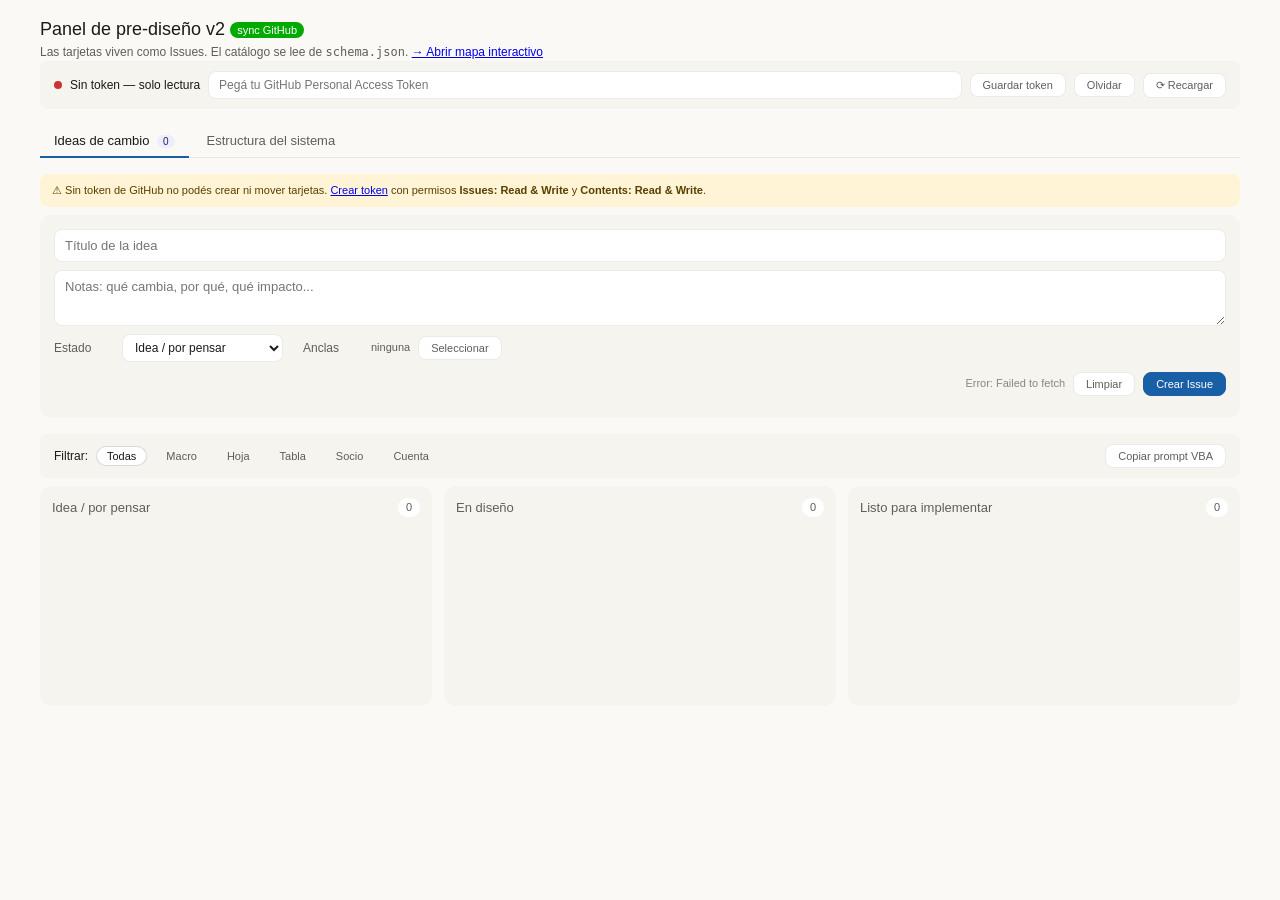
==== commit 0b0c8171: "refactor v2 (3/3): panel.js lee schema.json + index.html minimal modular" ====
--- a/v2/index.html
+++ b/v2/index.html
@@ -3,708 +3,118 @@
 <head>
 <meta charset="UTF-8">
 <meta name="viewport" content="width=device-width, initial-scale=1.0">
-<title>Panel v2 — Sincronizado con GitHub Issues</title>
+<title>Panel v2 — Sistema Contable</title>
+<link rel="stylesheet" href="./js/styles.css">
 <style>
-:root {
-  --bg-primary: #ffffff;
-  --bg-secondary: #f5f4ee;
-  --bg-tertiary: #faf9f5;
-  --text-primary: #1a1a17;
-  --text-secondary: #5f5e5a;
-  --text-tertiary: #888780;
-  --text-info: #185FA5;
-  --border-tertiary: rgba(0,0,0,0.08);
-  --border-secondary: rgba(0,0,0,0.15);
-  --radius-md: 8px;
-  --radius-lg: 12px;
-}
-@media (prefers-color-scheme: dark) {
-  :root {
-    --bg-primary: #1f1e1b;
-    --bg-secondary: #2a2927;
-    --bg-tertiary: #18171600;
-    --text-primary: #f0efea;
-    --text-secondary: #b4b2a9;
-    --text-tertiary: #888780;
-    --text-info: #85B7EB;
-    --border-tertiary: rgba(255,255,255,0.08);
-    --border-secondary: rgba(255,255,255,0.15);
-  }
-}
-* { box-sizing: border-box; }
-body {
-  font-family: -apple-system, BlinkMacSystemFont, "Segoe UI", Roboto, sans-serif;
-  background: var(--bg-tertiary);
-  color: var(--text-primary);
-  margin: 0;
-  padding: 24px;
-  line-height: 1.5;
-  font-size: 14px;
-}
-.container { max-width: 1200px; margin: 0 auto; }
-h1 { font-size: 22px; font-weight: 500; margin: 0 0 4px; }
-.subtitle { color: var(--text-secondary); font-size: 13px; margin: 0 0 16px; }
-.auth-bar {
-  background: var(--bg-secondary);
-  border-radius: var(--radius-md);
-  padding: 10px 14px;
-  margin-bottom: 16px;
-  display: flex;
-  gap: 8px;
-  align-items: center;
-  flex-wrap: wrap;
-  font-size: 12px;
-}
-.auth-bar input {
-  font-family: inherit;
-  font-size: 12px;
-  padding: 6px 10px;
-  border: 1px solid var(--border-tertiary);
-  border-radius: var(--radius-md);
-  background: var(--bg-primary);
-  color: var(--text-primary);
-  flex: 1;
-  min-width: 200px;
-}
-.auth-bar .status-dot { width: 8px; height: 8px; border-radius: 50%; background: #c33; display: inline-block; }
-.auth-bar .status-dot.ok { background: #0a0; }
-.panel { padding: 0.5rem 0 1rem; }
-.tabs { display: flex; gap: 4px; border-bottom: 1px solid var(--border-tertiary); margin-bottom: 16px; }
-.tab {
-  padding: 8px 14px; font-size: 13px; font-weight: 500;
-  color: var(--text-secondary); cursor: pointer; border: none;
-  border-bottom: 2px solid transparent; margin-bottom: -1px;
-  background: transparent; font-family: inherit;
-}
-.tab.active { color: var(--text-primary); border-bottom-color: var(--text-info); }
-.tab:hover { color: var(--text-primary); }
-.view { display: none; }
-.view.active { display: block; }
-.legend {
-  display: flex; flex-wrap: wrap; gap: 12px;
-  font-size: 11px; color: var(--text-secondary);
-  margin-bottom: 10px; align-items: center;
-}
-.legend span { display: inline-flex; align-items: center; gap: 5px; }
-.dot { width: 10px; height: 10px; border-radius: 3px; display: inline-block; }
-.hint { font-size: 12px; color: var(--text-tertiary); margin: 6px 0 12px; }
-.kanban { display: grid; grid-template-columns: repeat(3, minmax(0,1fr)); gap: 12px; }
-@media (max-width: 800px) { .kanban { grid-template-columns: 1fr; } }
-.col { background: var(--bg-secondary); border-radius: var(--radius-lg); padding: 12px; min-height: 220px; }
-.col h3 {
-  margin: 0 0 10px; font-size: 13px; font-weight: 500;
-  color: var(--text-secondary); display: flex;
-  justify-content: space-between; align-items: center;
-}
-.col h3 .count { background: var(--bg-primary); border-radius: 10px; padding: 1px 8px; font-size: 11px; color: var(--text-secondary); }
-.card {
-  background: var(--bg-primary); border: 1px solid var(--border-tertiary);
-  border-radius: var(--radius-md); padding: 10px 12px; margin-bottom: 8px; position: relative;
-}
-.card p.title { margin: 0 0 6px; font-size: 13px; font-weight: 500; color: var(--text-primary); line-height: 1.4; padding-right: 80px; }
-.card p.title a { color: inherit; text-decoration: none; }
-.card p.title a:hover { text-decoration: underline; }
-.card p.note { margin: 0 0 6px; font-size: 12px; color: var(--text-secondary); line-height: 1.5; padding-right: 80px; white-space: pre-wrap; max-height: 80px; overflow: hidden; }
-.card .issue-num { font-size: 10px; color: var(--text-tertiary); font-weight: normal; }
-.card .tags { display: flex; flex-wrap: wrap; gap: 4px; margin-top: 4px; }
-.card .actions { position: absolute; top: 8px; right: 8px; display: flex; gap: 2px; }
-.card .actions button {
-  padding: 3px 6px; font-size: 11px; background: transparent;
-  border: 1px solid var(--border-tertiary); border-radius: 4px;
-  cursor: pointer; color: var(--text-secondary); min-width: 24px; font-family: inherit;
-}
-.card .actions button:hover { background: var(--bg-secondary); color: var(--text-primary); }
-.tag { display: inline-block; font-size: 10px; padding: 2px 7px; border-radius: 10px; font-weight: 500; }
-.tag-macro { background: #EEEDFE; color: #26215C; }
-.tag-hoja { background: #E1F5EE; color: #04342C; }
-.tag-tabla { background: #FAECE7; color: #4A1B0C; }
-.tag-rango { background: #FAEEDA; color: #412402; }
-.tag-regla { background: #FCEBEB; color: #501313; }
-.composer { background: var(--bg-secondary); border-radius: var(--radius-lg); padding: 14px; margin-bottom: 16px; }
-.composer-row { display: flex; gap: 8px; align-items: center; flex-wrap: wrap; margin-bottom: 8px; }
-.composer-row label { font-size: 12px; color: var(--text-secondary); min-width: 60px; }
-.composer textarea, .composer input[type=text] {
-  width: 100%; font-family: inherit; font-size: 13px; padding: 8px 10px;
-  border: 1px solid var(--border-tertiary); border-radius: var(--radius-md);
-  background: var(--bg-primary); color: var(--text-primary); resize: vertical; box-sizing: border-box;
-}
-.composer textarea { min-height: 56px; }
-.composer select {
-  font-family: inherit; font-size: 12px; padding: 5px 8px;
-  border: 1px solid var(--border-tertiary); border-radius: var(--radius-md);
-  background: var(--bg-primary); color: var(--text-primary);
-}
-.composer-anchors { display: flex; flex-wrap: wrap; gap: 4px; margin-top: 6px; }
-.chip {
-  font-size: 11px; padding: 3px 8px; border-radius: 10px;
-  background: var(--bg-primary); border: 1px solid var(--border-tertiary);
-  cursor: pointer; color: var(--text-secondary); font-family: inherit;
-}
-.chip.on { border-color: transparent; }
-.chip.on.tag-macro { background: #EEEDFE; color: #26215C; }
-.chip.on.tag-hoja { background: #E1F5EE; color: #04342C; }
-.chip.on.tag-tabla { background: #FAECE7; color: #4A1B0C; }
-.chip.on.tag-rango { background: #FAEEDA; color: #412402; }
-.chip.on.tag-regla { background: #FCEBEB; color: #501313; }
-.toolbar { display: flex; justify-content: space-between; gap: 8px; margin-bottom: 10px; flex-wrap: wrap; align-items: center; }
-.toolbar-left { display: flex; gap: 6px; align-items: center; flex-wrap: wrap; }
-.filter-chip {
-  font-size: 11px; padding: 3px 10px; border-radius: 10px;
-  background: var(--bg-secondary); border: 1px solid transparent;
-  cursor: pointer; color: var(--text-secondary); font-family: inherit;
-}
-.filter-chip.on { background: var(--bg-primary); border-color: var(--border-secondary); color: var(--text-primary); }
-.empty { font-size: 12px; color: var(--text-tertiary); font-style: italic; padding: 8px 4px; }
-.node-grid { display: grid; grid-template-columns: repeat(auto-fit, minmax(220px, 1fr)); gap: 8px; margin-bottom: 12px; }
-.node-card {
-  background: var(--bg-primary); border: 1px solid var(--border-tertiary);
-  border-radius: var(--radius-md); padding: 10px 12px; cursor: pointer; transition: border-color 0.15s;
-}
-.node-card:hover { border-color: var(--border-secondary); }
-.node-card.has-notes { border-left: 3px solid #7F77DD; }
-.node-card .nt { font-size: 13px; font-weight: 500; color: var(--text-primary); margin: 0 0 2px; line-height: 1.3; }
-.node-card .ns { font-size: 11px; color: var(--text-secondary); margin: 0; }
-.node-card .nb { display: inline-block; margin-top: 6px; font-size: 10px; padding: 1px 7px; border-radius: 10px; background: #EEEDFE; color: #26215C; }
-.section-title { font-size: 13px; font-weight: 500; color: var(--text-secondary); margin: 14px 0 6px; }
-.btn-primary {
-  background: var(--text-info); color: white; border: none;
-  padding: 7px 14px; font-size: 12px; font-weight: 500;
-  border-radius: var(--radius-md); cursor: pointer; font-family: inherit;
-}
-.btn-primary:hover { opacity: 0.9; }
-.btn-primary:disabled { opacity: 0.5; cursor: not-allowed; }
-.btn-small {
-  font-size: 11px; padding: 4px 10px; background: transparent;
-  border: 1px solid var(--border-tertiary); border-radius: var(--radius-md);
-  color: var(--text-secondary); cursor: pointer; font-family: inherit;
-}
-.btn-small:hover { background: var(--bg-secondary); color: var(--text-primary); }
-.selected-anchor-preview { font-size: 11px; color: var(--text-secondary); }
-.flow-svg { width: 100%; height: auto; }
-.flow-svg g[data-node] { cursor: pointer; }
-.flow-svg g[data-node]:hover rect { stroke-width: 1.5; }
-.flow-svg g[data-node].has-notes rect { stroke-width: 1.5; stroke: #7F77DD; }
-.flow-svg .t { font-size: 14px; font-weight: 500; }
-.flow-svg .ts { font-size: 12px; }
-.flow-svg .th { font-size: 14px; font-weight: 500; }
-.c-purple rect { fill: #EEEDFE; stroke: #534AB7; }
-.c-purple .th { fill: #26215C; } .c-purple .ts { fill: #534AB7; }
-.c-teal rect { fill: #E1F5EE; stroke: #0F6E56; }
-.c-teal .th { fill: #04342C; } .c-teal .ts { fill: #0F6E56; }
-.c-amber rect { fill: #FAEEDA; stroke: #854F0B; }
-.c-amber .th { fill: #412402; } .c-amber .ts { fill: #854F0B; }
-.c-gray rect { fill: #F1EFE8; stroke: #5F5E5A; }
-.c-gray .ts { fill: #444441; }
-@media (prefers-color-scheme: dark) {
-  .c-purple rect { fill: #3C3489; stroke: #AFA9EC; }
-  .c-purple .th { fill: #CECBF6; } .c-purple .ts { fill: #AFA9EC; }
-  .c-teal rect { fill: #085041; stroke: #5DCAA5; }
-  .c-teal .th { fill: #9FE1CB; } .c-teal .ts { fill: #5DCAA5; }
-  .c-amber rect { fill: #633806; stroke: #EF9F27; }
-  .c-amber .th { fill: #FAC775; } .c-amber .ts { fill: #EF9F27; }
-  .c-gray rect { fill: #444441; stroke: #B4B2A9; }
-  .c-gray .ts { fill: #D3D1C7; }
-}
-#ideas-count { background: #EEEDFE; color: #26215C; font-size: 10px; padding: 1px 6px; border-radius: 8px; margin-left: 4px; font-weight: 500; }
-.save-status { font-size: 11px; color: var(--text-tertiary); margin-left: 8px; }
-.banner {
-  background: #FFF4D6; color: #5a3e00;
-  padding: 10px 14px; border-radius: var(--radius-md);
-  font-size: 12px; margin-bottom: 12px;
-}
-@media (prefers-color-scheme: dark) {
-  .banner { background: #4a3a10; color: #fae9b8; }
-}
+  /* Estilos específicos del panel */
+  .container { max-width: 1200px; margin: 0 auto; }
+  .tabs { display: flex; gap: 4px; border-bottom: 1px solid var(--border-tertiary); margin-bottom: 16px; }
+  .tab { padding: 8px 14px; font-size: 13px; font-weight: 500; color: var(--text-secondary); cursor: pointer; border: none; border-bottom: 2px solid transparent; margin-bottom: -1px; background: transparent; font-family: inherit; }
+  .tab.active { color: var(--text-primary); border-bottom-color: var(--text-info); }
+  .view { display: none; } .view.active { display: block; }
+  .composer { background: var(--bg-secondary); border-radius: var(--radius-lg); padding: 14px; margin-bottom: 16px; }
+  .composer-row { display: flex; gap: 8px; align-items: center; flex-wrap: wrap; margin-bottom: 8px; }
+  .composer-row label { font-size: 12px; color: var(--text-secondary); min-width: 60px; }
+  .composer textarea, .composer input[type=text] { width: 100%; font-family: inherit; font-size: 13px; padding: 8px 10px; border: 1px solid var(--border-tertiary); border-radius: var(--radius-md); background: var(--bg-primary); color: var(--text-primary); resize: vertical; box-sizing: border-box; }
+  .composer textarea { min-height: 56px; }
+  .composer select { font-family: inherit; font-size: 12px; padding: 5px 8px; border: 1px solid var(--border-tertiary); border-radius: var(--radius-md); background: var(--bg-primary); color: var(--text-primary); }
+  .composer-anchors { display: flex; flex-wrap: wrap; gap: 4px; margin-top: 6px; }
+  .chip { font-size: 11px; padding: 3px 8px; border-radius: 10px; background: var(--bg-primary); border: 1px solid var(--border-tertiary); cursor: pointer; color: var(--text-secondary); font-family: inherit; }
+  .chip.on { border-color: transparent; }
+  .chip.on.tag-macro { background: #EEEDFE; color: #26215C; }
+  .chip.on.tag-hoja { background: #E1F5EE; color: #04342C; }
+  .chip.on.tag-tabla { background: #FAECE7; color: #4A1B0C; }
+  .chip.on.tag-rango { background: #FAEEDA; color: #412402; }
+  .chip.on.tag-regla { background: #FCEBEB; color: #501313; }
+  .chip.on.tag-socio { background: #DCE7FA; color: #0F2458; }
+  .chip.on.tag-cuenta { background: #EFE1FA; color: #35154E; }
+  .filter-chip { font-size: 11px; padding: 3px 10px; border-radius: 10px; background: var(--bg-secondary); border: 1px solid transparent; cursor: pointer; color: var(--text-secondary); font-family: inherit; }
+  .filter-chip.on { background: var(--bg-primary); border-color: var(--border-secondary); color: var(--text-primary); }
+  .node-grid { display: grid; grid-template-columns: repeat(auto-fit, minmax(220px, 1fr)); gap: 8px; margin-bottom: 12px; }
+  .node-card { background: var(--bg-primary); border: 1px solid var(--border-tertiary); border-radius: var(--radius-md); padding: 10px 12px; cursor: pointer; }
+  .node-card:hover { border-color: var(--border-secondary); }
+  .node-card.has-notes { border-left: 3px solid #7F77DD; }
+  .node-card .nt { font-size: 13px; font-weight: 500; margin: 0 0 2px; }
+  .node-card .ns { font-size: 11px; color: var(--text-secondary); margin: 0; }
+  .node-card .nb { display: inline-block; margin-top: 6px; font-size: 10px; padding: 1px 7px; border-radius: 10px; background: #EEEDFE; color: #26215C; }
+  .section-title { font-size: 13px; font-weight: 500; color: var(--text-secondary); margin: 14px 0 6px; }
+  #ideas-count { background: #EEEDFE; color: #26215C; font-size: 10px; padding: 1px 6px; border-radius: 8px; margin-left: 4px; font-weight: 500; }
+  .save-status { font-size: 11px; color: var(--text-tertiary); margin-left: 8px; }
 </style>
 </head>
 <body>
 <div class="container">
 <h1>Panel de pre-diseño v2 <span style="font-size:11px; background:#0a0; color:white; padding:2px 7px; border-radius:10px; vertical-align:middle;">sync GitHub</span></h1>
-<p class="subtitle">Las tarjetas viven como Issues del repo. Se sincronizan entre todos tus dispositivos.</p>
+<p class="subtitle">Las tarjetas viven como Issues. El catálogo se lee de <code>schema.json</code>. <a href="./mapa.html">→ Abrir mapa interactivo</a></p>
 
 <div class="auth-bar">
   <span class="status-dot" id="auth-dot"></span>
   <span id="auth-status">Sin token</span>
   <input type="password" id="token-input" placeholder="Pegá tu GitHub Personal Access Token">
-  <button class="btn-small" onclick="saveToken()">Guardar token</button>
-  <button class="btn-small" onclick="clearToken()">Olvidar</button>
-  <button class="btn-small" onclick="reload()">⟳ Recargar</button>
+  <button class="btn" onclick="saveTokenBtn()">Guardar token</button>
+  <button class="btn" onclick="clearTokenBtn()">Olvidar</button>
+  <button class="btn" onclick="reload()">⟳ Recargar</button>
 </div>
 
-<div class="panel">
-  <div class="tabs">
-    <button class="tab active" data-view="flujo" onclick="switchView('flujo')">Flujo de macros</button>
-    <button class="tab" data-view="estructura" onclick="switchView('estructura')">Estructura del libro</button>
-    <button class="tab" data-view="ideas" onclick="switchView('ideas')">Ideas de cambio <span id="ideas-count">0</span></button>
+<div class="tabs">
+  <button class="tab active" data-view="ideas" onclick="switchView('ideas')">Ideas de cambio <span id="ideas-count">0</span></button>
+  <button class="tab" data-view="estructura" onclick="switchView('estructura')">Estructura del sistema</button>
+</div>
+
+<div id="view-ideas" class="view active">
+  <div id="no-token-banner" class="banner" style="display:none;">
+    ⚠ Sin token de GitHub no podés crear ni mover tarjetas. <a href="https://github.com/settings/tokens?type=beta" target="_blank">Crear token</a> con permisos <b>Issues: Read & Write</b> y <b>Contents: Read & Write</b>.
   </div>
-
-  <div id="view-flujo" class="view active">
-    <div class="legend">
-      <span><span class="dot" style="background:#EEEDFE;"></span>Macro</span>
-      <span><span class="dot" style="background:#E1F5EE;"></span>Hoja</span>
-      <span><span class="dot" style="background:#FAEEDA;"></span>Regla</span>
-      <span><span class="dot" style="background:#7F77DD;border-radius:50%;"></span>Con notas</span>
+  <div class="composer">
+    <div class="composer-row"><input type="text" id="new-title" placeholder="Título de la idea"></div>
+    <div class="composer-row"><textarea id="new-note" placeholder="Notas: qué cambia, por qué, qué impacto..."></textarea></div>
+    <div class="composer-row">
+      <label>Estado</label>
+      <select id="new-status">
+        <option value="idea">Idea / por pensar</option>
+        <option value="diseño">En diseño</option>
+        <option value="listo">Listo para implementar</option>
+      </select>
+      <label style="margin-left:12px;">Anclas</label>
+      <span id="anchor-preview" style="font-size:11px;color:var(--text-secondary);">ninguna</span>
+      <button class="btn" onclick="toggleAnchorPicker()">Seleccionar</button>
     </div>
-    <p class="hint">Clic en cualquier nodo para abrir el editor de notas anclado a ese elemento.</p>
-    <svg class="flow-svg" viewBox="0 0 680 820" role="img">
-      <defs><marker id="arrow-fl" viewBox="0 0 10 10" refX="8" refY="5" markerWidth="6" markerHeight="6" orient="auto-start-reverse"><path d="M2 1L8 5L2 9" fill="none" stroke="#888780" stroke-width="1.5" stroke-linecap="round" stroke-linejoin="round"/></marker></defs>
-      <g data-node="REGISTRO_RAPIDO" class="c-teal" onclick="openNode('REGISTRO_RAPIDO','hoja')"><rect x="240" y="20" width="200" height="52" rx="8" stroke-width="1"/><text class="th" x="340" y="42" text-anchor="middle" dominant-baseline="central">REGISTRO_RAPIDO</text><text class="ts" x="340" y="58" text-anchor="middle" dominant-baseline="central">Formulario de captura</text></g>
-      <line x1="340" y1="72" x2="140" y2="110" stroke="#888780" stroke-width="1" marker-end="url(#arrow-fl)"/>
-      <line x1="340" y1="72" x2="340" y2="110" stroke="#888780" stroke-width="1" marker-end="url(#arrow-fl)"/>
-      <line x1="340" y1="72" x2="540" y2="110" stroke="#888780" stroke-width="1" marker-end="url(#arrow-fl)"/>
-      <g data-node="GuardarLote" class="c-purple" onclick="openNode('GuardarLote','macro')"><rect x="50" y="110" width="180" height="52" rx="8" stroke-width="1"/><text class="th" x="140" y="132" text-anchor="middle" dominant-baseline="central">GuardarLote</text><text class="ts" x="140" y="148" text-anchor="middle" dominant-baseline="central">Valida y graba</text></g>
-      <g data-node="LimpiarRegistro" class="c-purple" onclick="openNode('LimpiarRegistro','macro')"><rect x="240" y="110" width="200" height="52" rx="8" stroke-width="1"/><text class="th" x="340" y="132" text-anchor="middle" dominant-baseline="central">LimpiarRegistro</text><text class="ts" x="340" y="148" text-anchor="middle" dominant-baseline="central">Limpia formulario</text></g>
-      <g data-node="GenerarAsientoPacto" class="c-purple" onclick="openNode('GenerarAsientoPacto','macro')"><rect x="450" y="110" width="180" height="52" rx="8" stroke-width="1"/><text class="th" x="540" y="132" text-anchor="middle" dominant-baseline="central">GenerarAsientoPacto</text><text class="ts" x="540" y="148" text-anchor="middle" dominant-baseline="central">Distribución socios</text></g>
-      <line x1="140" y1="162" x2="140" y2="200" stroke="#888780" stroke-width="1" marker-end="url(#arrow-fl)"/>
-      <line x1="140" y1="162" x2="340" y2="200" stroke="#888780" stroke-width="1" marker-end="url(#arrow-fl)"/>
-      <line x1="140" y1="162" x2="540" y2="200" stroke="#888780" stroke-width="1" marker-end="url(#arrow-fl)"/>
-      <g data-node="LIBRO_MAYOR" class="c-teal" onclick="openNode('LIBRO_MAYOR','hoja')"><rect x="50" y="200" width="180" height="52" rx="8" stroke-width="1"/><text class="th" x="140" y="222" text-anchor="middle" dominant-baseline="central">LIBRO_MAYOR</text><text class="ts" x="140" y="238" text-anchor="middle" dominant-baseline="central">Escribe líneas</text></g>
-      <g data-node="TASAS" class="c-teal" onclick="openNode('TASAS','hoja')"><rect x="240" y="200" width="200" height="52" rx="8" stroke-width="1"/><text class="th" x="340" y="222" text-anchor="middle" dominant-baseline="central">TASAS</text><text class="ts" x="340" y="238" text-anchor="middle" dominant-baseline="central">Historial tasas aplicadas</text></g>
-      <g data-node="AlertaSpread" class="c-amber" onclick="openNode('AlertaSpread','regla')"><rect x="450" y="200" width="180" height="52" rx="8" stroke-width="1"/><text class="th" x="540" y="222" text-anchor="middle" dominant-baseline="central">Alerta spread</text><text class="ts" x="540" y="238" text-anchor="middle" dominant-baseline="central">Si mayor a 3%</text></g>
-      <line x1="540" y1="252" x2="540" y2="300" stroke="#BA7517" stroke-width="1" marker-end="url(#arrow-fl)"/>
-      <g data-node="ActualizarTasaVigente" class="c-purple" onclick="openNode('ActualizarTasaVigente','macro')"><rect x="450" y="300" width="180" height="52" rx="8" stroke-width="1"/><text class="th" x="540" y="322" text-anchor="middle" dominant-baseline="central">ActualizarTasa</text><text class="ts" x="540" y="338" text-anchor="middle" dominant-baseline="central">Vigente (diálogo)</text></g>
-      <line x1="540" y1="352" x2="540" y2="400" stroke="#888780" stroke-width="1" marker-end="url(#arrow-fl)"/>
-      <g data-node="ActualizarTasaVigenteDesde" class="c-purple" onclick="openNode('ActualizarTasaVigenteDesde','macro')"><rect x="450" y="400" width="180" height="52" rx="8" stroke-width="1"/><text class="th" x="540" y="422" text-anchor="middle" dominant-baseline="central">ActualizarTasa</text><text class="ts" x="540" y="438" text-anchor="middle" dominant-baseline="central">VigenteDesde(args)</text></g>
-      <g data-node="AUDITOR_LOTES" class="c-teal" onclick="openNode('AUDITOR_LOTES','hoja')"><rect x="50" y="500" width="180" height="52" rx="8" stroke-width="1"/><text class="th" x="140" y="522" text-anchor="middle" dominant-baseline="central">AUDITOR_LOTES</text><text class="ts" x="140" y="538" text-anchor="middle" dominant-baseline="central">Navegación lotes</text></g>
-      <line x1="140" y1="552" x2="140" y2="590" stroke="#888780" stroke-width="1" marker-end="url(#arrow-fl)"/>
-      <line x1="140" y1="552" x2="340" y2="590" stroke="#888780" stroke-width="1" marker-end="url(#arrow-fl)"/>
-      <line x1="140" y1="552" x2="540" y2="590" stroke="#888780" stroke-width="1" marker-end="url(#arrow-fl)"/>
-      <g data-node="LoteAnterior" class="c-purple" onclick="openNode('LoteAnterior','macro')"><rect x="50" y="590" width="180" height="52" rx="8" stroke-width="1"/><text class="th" x="140" y="612" text-anchor="middle" dominant-baseline="central">LoteAnterior</text><text class="ts" x="140" y="628" text-anchor="middle" dominant-baseline="central">Navega atrás</text></g>
-      <g data-node="LoteSiguiente" class="c-purple" onclick="openNode('LoteSiguiente','macro')"><rect x="240" y="590" width="200" height="52" rx="8" stroke-width="1"/><text class="th" x="340" y="612" text-anchor="middle" dominant-baseline="central">LoteSiguiente</text><text class="ts" x="340" y="628" text-anchor="middle" dominant-baseline="central">Navega adelante</text></g>
-      <g data-node="AccionSobreLoteVisible" class="c-purple" onclick="openNode('AccionSobreLoteVisible','macro')"><rect x="450" y="590" width="180" height="52" rx="8" stroke-width="1"/><text class="th" x="540" y="612" text-anchor="middle" dominant-baseline="central">Acción sobre lote</text><text class="ts" x="540" y="628" text-anchor="middle" dominant-baseline="central">Corrige o duplica</text></g>
-      <line x1="540" y1="642" x2="440" y2="680" stroke="#888780" stroke-width="1" marker-end="url(#arrow-fl)"/>
-      <line x1="540" y1="642" x2="640" y2="680" stroke="#888780" stroke-width="1" marker-end="url(#arrow-fl)"/>
-      <g data-node="CorregirLoteConID" class="c-purple" onclick="openNode('CorregirLoteConID','macro')"><rect x="340" y="680" width="200" height="52" rx="8" stroke-width="1"/><text class="th" x="440" y="702" text-anchor="middle" dominant-baseline="central">CorregirLoteConID</text><text class="ts" x="440" y="718" text-anchor="middle" dominant-baseline="central">Anula y recarga</text></g>
-      <g data-node="DuplicarLoteConID" class="c-purple" onclick="openNode('DuplicarLoteConID','macro')"><rect x="560" y="680" width="110" height="52" rx="8" stroke-width="1"/><text class="th" x="615" y="702" text-anchor="middle" dominant-baseline="central">Duplicar</text><text class="ts" x="615" y="718" text-anchor="middle" dominant-baseline="central">LoteConID</text></g>
-      <g data-node="RevalorizarCuenta" class="c-purple" onclick="openNode('RevalorizarCuenta','macro')"><rect x="50" y="680" width="200" height="52" rx="8" stroke-width="1"/><text class="th" x="150" y="702" text-anchor="middle" dominant-baseline="central">RevalorizarCuenta</text><text class="ts" x="150" y="718" text-anchor="middle" dominant-baseline="central">Ganancia latente</text></g>
-      <g data-node="SALDOS_Y_ENTIDADES" class="c-teal" onclick="openNode('SALDOS_Y_ENTIDADES','hoja')"><rect x="50" y="760" width="200" height="44" rx="8" stroke-width="1"/><text class="ts" x="150" y="782" text-anchor="middle" dominant-baseline="central">SALDOS_Y_ENTIDADES</text></g>
-      <g data-node="REPORTE_BARRIDO" class="c-teal" onclick="openNode('REPORTE_BARRIDO','hoja')"><rect x="270" y="760" width="180" height="44" rx="8" stroke-width="1"/><text class="ts" x="360" y="782" text-anchor="middle" dominant-baseline="central">REPORTE_BARRIDO</text></g>
-      <g data-node="Helpers" class="c-gray" onclick="openNode('Helpers','macro')"><rect x="470" y="760" width="200" height="44" rx="8" stroke-width="1"/><text class="ts" x="570" y="782" text-anchor="middle" dominant-baseline="central">colIdx + EscribirLinea</text></g>
-    </svg>
+    <div id="anchor-picker" style="display:none; background: var(--bg-primary); border-radius: var(--radius-md); padding: 10px; margin-top:6px;">
+      <div id="anchor-picker-content"></div>
+    </div>
+    <div class="composer-row" style="justify-content:flex-end; margin-top:10px;">
+      <span class="save-status" id="save-status"></span>
+      <button class="btn" onclick="resetComposer()">Limpiar</button>
+      <button class="btn primary" id="save-btn" onclick="saveCard()">Crear Issue</button>
+    </div>
   </div>
-
-  <div id="view-estructura" class="view">
-    <p class="hint">Cada nodo es clicable. Los que tienen notas muestran una banda morada a la izquierda.</p>
-    <p class="section-title">Hojas operativas</p>
-    <div class="node-grid" id="grid-hojas"></div>
-    <p class="section-title">Tablas estructuradas (ListObjects)</p>
-    <div class="node-grid" id="grid-tablas"></div>
-    <p class="section-title">Rangos con nombre clave</p>
-    <div class="node-grid" id="grid-rangos"></div>
+  <div class="toolbar">
+    <span style="font-size:12px;">Filtrar:</span>
+    <button class="filter-chip on" data-filter="all" onclick="setFilter('all')">Todas</button>
+    <button class="filter-chip" data-filter="macro" onclick="setFilter('macro')">Macro</button>
+    <button class="filter-chip" data-filter="hoja" onclick="setFilter('hoja')">Hoja</button>
+    <button class="filter-chip" data-filter="tabla" onclick="setFilter('tabla')">Tabla</button>
+    <button class="filter-chip" data-filter="socio" onclick="setFilter('socio')">Socio</button>
+    <button class="filter-chip" data-filter="cuenta" onclick="setFilter('cuenta')">Cuenta</button>
+    <div style="margin-left:auto;"><button class="btn" onclick="copyVBAPrompt()">Copiar prompt VBA</button></div>
   </div>
-
-  <div id="view-ideas" class="view">
-    <div id="no-token-banner" class="banner" style="display:none;">
-      ⚠ Sin token de GitHub no podés crear ni mover tarjetas. <a href="https://github.com/settings/tokens?type=beta" target="_blank">Crear token fine-grained</a> con permisos <b>Issues: Read & Write</b> sobre el repo <code>Sistema-Contabel-EXcel</code>.
-    </div>
-    <div class="composer">
-      <div class="composer-row"><input type="text" id="new-title" placeholder="Título de la idea"></div>
-      <div class="composer-row"><textarea id="new-note" placeholder="Notas de pre-diseño: qué cambia, por qué, qué impacto..."></textarea></div>
-      <div class="composer-row">
-        <label>Estado</label>
-        <select id="new-status">
-          <option value="idea">Idea / por pensar</option>
-          <option value="diseño">En diseño</option>
-          <option value="listo">Listo para implementar</option>
-        </select>
-        <label style="margin-left:12px;">Anclas</label>
-        <span class="selected-anchor-preview" id="anchor-preview">ninguna</span>
-        <button class="btn-small" onclick="toggleAnchorPicker()">Seleccionar</button>
-      </div>
-      <div id="anchor-picker" style="display:none; background: var(--bg-primary); border-radius: var(--radius-md); padding: 10px; margin-top:6px;">
-        <p style="font-size:11px; color:var(--text-secondary); margin:0 0 6px;">Macros</p>
-        <div class="composer-anchors" id="pick-macro"></div>
-        <p style="font-size:11px; color:var(--text-secondary); margin:10px 0 6px;">Hojas</p>
-        <div class="composer-anchors" id="pick-hoja"></div>
-        <p style="font-size:11px; color:var(--text-secondary); margin:10px 0 6px;">Tablas</p>
-        <div class="composer-anchors" id="pick-tabla"></div>
-        <p style="font-size:11px; color:var(--text-secondary); margin:10px 0 6px;">Rangos con nombre</p>
-        <div class="composer-anchors" id="pick-rango"></div>
-        <p style="font-size:11px; color:var(--text-secondary); margin:10px 0 6px;">Reglas</p>
-        <div class="composer-anchors" id="pick-regla"></div>
-      </div>
-      <div class="composer-row" style="justify-content:flex-end; margin-top:10px;">
-        <span class="save-status" id="save-status"></span>
-        <button class="btn-small" onclick="resetComposer()">Limpiar</button>
-        <button class="btn-primary" id="save-btn" onclick="saveCard()">Crear Issue</button>
-      </div>
-    </div>
-    <div class="toolbar">
-      <div class="toolbar-left">
-        <span style="font-size:12px; color:var(--text-secondary);">Filtrar:</span>
-        <button class="filter-chip on" data-filter="all" onclick="setFilter('all')">Todas</button>
-        <button class="filter-chip" data-filter="macro" onclick="setFilter('macro')">Por macro</button>
-        <button class="filter-chip" data-filter="hoja" onclick="setFilter('hoja')">Por hoja</button>
-        <button class="filter-chip" data-filter="tabla" onclick="setFilter('tabla')">Por tabla</button>
-      </div>
-      <div style="display:flex; gap:6px;">
-        <button class="btn-small" onclick="copyVBAPrompt()">Copiar prompt VBA</button>
-      </div>
-    </div>
-    <div class="kanban">
-      <div class="col"><h3>Idea / por pensar <span class="count" id="c-idea">0</span></h3><div id="col-idea"></div></div>
-      <div class="col"><h3>En diseño <span class="count" id="c-diseño">0</span></h3><div id="col-diseño"></div></div>
-      <div class="col"><h3>Listo para implementar <span class="count" id="c-listo">0</span></h3><div id="col-listo"></div></div>
-    </div>
+  <div class="kanban">
+    <div class="col"><h3>Idea / por pensar <span class="count" id="c-idea">0</span></h3><div id="col-idea"></div></div>
+    <div class="col"><h3>En diseño <span class="count" id="c-diseño">0</span></h3><div id="col-diseño"></div></div>
+    <div class="col"><h3>Listo para implementar <span class="count" id="c-listo">0</span></h3><div id="col-listo"></div></div>
   </div>
 </div>
 
-<div class="modal-backdrop" id="modal-backdrop" style="position:fixed;top:0;left:0;right:0;bottom:0;background:rgba(0,0,0,0.5);display:none;align-items:center;justify-content:center;z-index:100;padding:16px;" onclick="if(event.target===this)closeModal()">
-  <div style="background:var(--bg-primary);border-radius:var(--radius-lg);padding:20px;max-width:600px;width:100%;max-height:80vh;overflow-y:auto;">
-    <h3 id="modal-title" style="margin:0 0 12px;font-size:16px;font-weight:500;">Prompt</h3>
-    <textarea id="modal-textarea" style="width:100%;min-height:300px;font-family:ui-monospace,monospace;font-size:11px;padding:8px;border:1px solid var(--border-tertiary);border-radius:var(--radius-md);background:var(--bg-secondary);color:var(--text-primary);resize:vertical;box-sizing:border-box;"></textarea>
-    <div style="display:flex;gap:8px;justify-content:flex-end;margin-top:12px;">
-      <button class="btn-small" onclick="closeModal()">Cerrar</button>
-      <button class="btn-primary" onclick="copyModal()">Copiar</button>
-    </div>
-  </div>
+<div id="view-estructura" class="view">
+  <p style="font-size:12px; color: var(--text-tertiary);">Cada nodo viene de <code>schema.json</code>. Los que tienen notas muestran banda morada. Click para crear una idea anclada.</p>
+  <div id="structure-content"></div>
 </div>
 
 </div>
-<script>
-const OWNER = 'mlandolfi90';
-const REPO = 'Sistema-Contabel-EXcel';
-const API = 'https://api.github.com/repos/' + OWNER + '/' + REPO;
 
-const CATALOG = {
-  macro: [
-    {id:'GuardarLote', desc:'Graba lote validado al mayor'},
-    {id:'LimpiarRegistro', desc:'Resetea formulario de entrada'},
-    {id:'ActualizarTasaVigente', desc:'Diálogo para cambiar tasa'},
-    {id:'ActualizarTasaVigenteDesde', desc:'Actualiza tasa parametrizada'},
-    {id:'GenerarAsientoPacto', desc:'Prellena asiento de pacto'},
-    {id:'RevalorizarCuenta', desc:'Prellena revalorización'},
-    {id:'LoteAnterior', desc:'Navega al lote previo'},
-    {id:'LoteSiguiente', desc:'Navega al lote siguiente'},
-    {id:'AccionSobreLoteVisible', desc:'Corrige o duplica según estado'},
-    {id:'CorregirLoteConID', desc:'Anula original y precarga nuevo'},
-    {id:'DuplicarLoteConID', desc:'Clona lote al formulario'},
-    {id:'Helpers', desc:'colIdx + EscribirLinea'},
-  ],
-  hoja: [
-    {id:'REGISTRO_RAPIDO', desc:'Formulario de captura'},
-    {id:'LIBRO_MAYOR', desc:'Almacén acumulativo de asientos'},
-    {id:'TASAS', desc:'Tasas vigentes + historial'},
-    {id:'AUDITOR_LOTES', desc:'Navegación de lotes'},
-    {id:'REPORTE_BARRIDO', desc:'Reparto de utilidades'},
-    {id:'SALDOS_Y_ENTIDADES', desc:'Saldos y ganancia latente'},
-  ],
-  tabla: [
-    {id:'tb_registro_rapido', desc:'9 columnas - entrada del lote'},
-    {id:'tb_mayor', desc:'19 columnas - asientos definitivos'},
-    {id:'tb_tasas_vigentes', desc:'Tasas actuales por divisa'},
-    {id:'tb_tasas_historial', desc:'Bitácora de tasas aplicadas'},
-    {id:'tb_cuentas', desc:'Catálogo de cuentas contables'},
-    {id:'tb_entidades', desc:'Catálogo de entidades'},
-    {id:'tb_divisas', desc:'Catálogo de divisas'},
-    {id:'tb_categorias', desc:'Catálogo de categorías'},
-    {id:'tb_segmentos', desc:'Catálogo de segmentos'},
-    {id:'tb_clase_cuenta', desc:'Catálogo de clases'},
-  ],
-  rango: [
-    {id:'IDs_Unicos', desc:'Lista ordenada desc de lotes'},
-    {id:'ListaCuentaActiva', desc:'Cuentas activas (derrame)'},
-    {id:'ListaDivisaActiva', desc:'Divisas activas (derrame)'},
-    {id:'ListaSocios', desc:'Socios del negocio'},
-    {id:'ListaSegmentoActiva', desc:'Segmentos activos (derrame)'},
-  ],
-  regla: [ {id:'AlertaSpread', desc:'Umbral de desviación de tasa'} ]
-};
-
-const STATUS_LABELS = ['idea', 'diseño', 'listo'];
-const TOKEN_KEY = 'gh-token-panel-v2';
-let token = localStorage.getItem(TOKEN_KEY) || '';
-let cards = [];
-let composerAnchors = [];
-let currentFilter = 'all';
-
-function headers() {
-  const h = { 'Accept': 'application/vnd.github+json', 'Content-Type': 'application/json' };
-  if (token) h['Authorization'] = 'Bearer ' + token;
-  return h;
-}
-
-async function apiGet(path) {
-  const r = await fetch(API + path, { headers: headers() });
-  if (!r.ok) throw new Error('GET ' + path + ' → ' + r.status);
-  return r.json();
-}
-async function apiPost(path, body) {
-  const r = await fetch(API + path, { method: 'POST', headers: headers(), body: JSON.stringify(body) });
-  if (!r.ok) throw new Error('POST ' + path + ' → ' + r.status + ' ' + await r.text());
-  return r.json();
-}
-async function apiPatch(path, body) {
-  const r = await fetch(API + path, { method: 'PATCH', headers: headers(), body: JSON.stringify(body) });
-  if (!r.ok) throw new Error('PATCH ' + path + ' → ' + r.status + ' ' + await r.text());
-  return r.json();
-}
-
-function saveToken() {
-  const v = document.getElementById('token-input').value.trim();
-  if (!v) return;
-  token = v;
-  localStorage.setItem(TOKEN_KEY, v);
-  document.getElementById('token-input').value = '';
-  updateAuthUI();
-  loadIssues();
-}
-function clearToken() {
-  token = '';
-  localStorage.removeItem(TOKEN_KEY);
-  updateAuthUI();
-}
-function updateAuthUI() {
-  const dot = document.getElementById('auth-dot');
-  const st = document.getElementById('auth-status');
-  const banner = document.getElementById('no-token-banner');
-  const saveBtn = document.getElementById('save-btn');
-  if (token) {
-    dot.classList.add('ok');
-    st.textContent = 'Token OK — escritura habilitada';
-    banner.style.display = 'none';
-    saveBtn.disabled = false;
-  } else {
-    dot.classList.remove('ok');
-    st.textContent = 'Sin token — solo lectura';
-    banner.style.display = 'block';
-    saveBtn.disabled = true;
-  }
-}
-
-function issueToCard(issue) {
-  const labels = (issue.labels || []).map(l => typeof l === 'string' ? l : l.name);
-  let status = 'idea';
-  for (const s of STATUS_LABELS) if (labels.includes(s)) { status = s; break; }
-  const anchors = [];
-  labels.forEach(l => {
-    const m = l.match(/^(macro|hoja|tabla|rango|regla):(.+)$/);
-    if (m) anchors.push({ type: m[1], id: m[2] });
-  });
-  return {
-    id: issue.number,
-    number: issue.number,
-    title: issue.title,
-    note: issue.body || '',
-    status,
-    anchors,
-    labels,
-    url: issue.html_url,
-  };
-}
-
-function cardToLabels(status, anchors, existingLabels) {
-  const out = (existingLabels || []).filter(l => {
-    if (STATUS_LABELS.includes(l)) return false;
-    if (/^(macro|hoja|tabla|rango|regla):/.test(l)) return false;
-    return true;
-  });
-  out.push(status);
-  anchors.forEach(a => out.push(a.type + ':' + a.id));
-  return out;
-}
-
-async function loadIssues() {
-  try {
-    showSaveStatus('Cargando issues...');
-    const issues = await apiGet('/issues?state=open&per_page=100');
-    cards = issues.filter(i => !i.pull_request).map(issueToCard);
-    renderAll();
-    showSaveStatus('Cargadas ' + cards.length + ' ideas');
-  } catch (e) {
-    showSaveStatus('Error: ' + e.message);
-  }
-}
-
-function reload() { loadIssues(); }
-
-function showSaveStatus(msg) {
-  const el = document.getElementById('save-status');
-  if (el) { el.textContent = msg; setTimeout(() => { if (el.textContent === msg) el.textContent = ''; }, 3000); }
-}
-
-function switchView(v) {
-  document.querySelectorAll('.tab').forEach(t => t.classList.toggle('active', t.dataset.view === v));
-  document.querySelectorAll('.view').forEach(el => el.classList.toggle('active', el.id === 'view-' + v));
-}
-
-function openNode(id, type) {
-  switchView('ideas');
-  composerAnchors = [{id, type}];
-  updateAnchorPreview();
-  document.getElementById('new-title').focus();
-  if (document.getElementById('anchor-picker').style.display === 'block') renderPicker();
-}
-
-function toggleAnchorPicker() {
-  const p = document.getElementById('anchor-picker');
-  p.style.display = p.style.display === 'none' ? 'block' : 'none';
-  if (p.style.display === 'block') renderPicker();
-}
-
-function renderPicker() {
-  ['macro','hoja','tabla','rango','regla'].forEach(type => {
-    const container = document.getElementById('pick-' + type);
-    if (!container) return;
-    const tagClass = 'tag-' + type;
-    container.innerHTML = CATALOG[type].map(n => {
-      const on = composerAnchors.some(a => a.id === n.id);
-      return '<span class="chip ' + (on ? 'on ' + tagClass : '') + '" onclick="toggleAnchor(\'' + n.id + '\',\'' + type + '\')">' + n.id + '</span>';
-    }).join('');
-  });
-}
-
-function toggleAnchor(id, type) {
-  const i = composerAnchors.findIndex(a => a.id === id);
-  if (i >= 0) composerAnchors.splice(i, 1);
-  else composerAnchors.push({id, type});
-  updateAnchorPreview();
-  renderPicker();
-}
-
-function updateAnchorPreview() {
-  const el = document.getElementById('anchor-preview');
-  el.textContent = composerAnchors.length === 0 ? 'ninguna' : composerAnchors.map(a => a.id).join(', ');
-}
-
-function resetComposer() {
-  document.getElementById('new-title').value = '';
-  document.getElementById('new-note').value = '';
-  document.getElementById('new-status').value = 'idea';
-  composerAnchors = [];
-  updateAnchorPreview();
-}
-
-async function saveCard() {
-  if (!token) { alert('Necesitás un token para crear tarjetas'); return; }
-  const title = document.getElementById('new-title').value.trim();
-  if (!title) { document.getElementById('new-title').focus(); return; }
-  const note = document.getElementById('new-note').value.trim();
-  const status = document.getElementById('new-status').value;
-  const labels = cardToLabels(status, composerAnchors, []);
-  try {
-    showSaveStatus('Creando issue...');
-    await apiPost('/issues', { title, body: note, labels });
-    resetComposer();
-    await loadIssues();
-    showSaveStatus('Issue creado ✓');
-  } catch (e) {
-    showSaveStatus('Error: ' + e.message);
-  }
-}
-
-async function moveCard(number, newStatus) {
-  if (!token) { alert('Necesitás un token para mover tarjetas'); return; }
-  const c = cards.find(x => x.number === number);
-  if (!c) return;
-  const newLabels = cardToLabels(newStatus, c.anchors, c.labels);
-  try {
-    showSaveStatus('Moviendo...');
-    await apiPatch('/issues/' + number, { labels: newLabels });
-    await loadIssues();
-  } catch (e) {
-    showSaveStatus('Error: ' + e.message);
-  }
-}
-
-async function deleteCard(number) {
-  if (!token) { alert('Necesitás un token'); return; }
-  if (!confirm('¿Cerrar este issue? (no se borra, solo se cierra)')) return;
-  try {
-    showSaveStatus('Cerrando...');
-    await apiPatch('/issues/' + number, { state: 'closed' });
-    await loadIssues();
-  } catch (e) {
-    showSaveStatus('Error: ' + e.message);
-  }
-}
-
-function setFilter(f) {
-  currentFilter = f;
-  document.querySelectorAll('.filter-chip').forEach(c => c.classList.toggle('on', c.dataset.filter === f));
-  renderKanban();
-}
-
-function renderKanban() {
-  const visible = cards.filter(c => currentFilter === 'all' || c.anchors.some(a => a.type === currentFilter));
-  const cols = { idea: [], 'diseño': [], listo: [] };
-  visible.forEach(c => { if (cols[c.status]) cols[c.status].push(c); });
-  Object.keys(cols).forEach(k => {
-    const el = document.getElementById('col-' + k);
-    document.getElementById('c-' + k).textContent = cols[k].length;
-    if (cols[k].length === 0) { el.innerHTML = '<p class="empty">Sin tarjetas</p>'; return; }
-    el.innerHTML = cols[k].map(c => renderCard(c)).join('');
-  });
-  document.getElementById('ideas-count').textContent = cards.length;
-}
-
-function renderCard(c) {
-  const tags = c.anchors.map(a => '<span class="tag tag-' + a.type + '">' + esc(a.id) + '</span>').join('');
-  const nextStatus = { idea: 'diseño', 'diseño': 'listo', listo: 'idea' }[c.status];
-  const nextLabel = { idea: '→', 'diseño': '→', listo: '↻' }[c.status];
-  const preview = (c.note || '').slice(0, 200);
-  return '<div class="card">' +
-    '<div class="actions">' +
-      '<button onclick="moveCard(' + c.number + ',\'' + nextStatus + '\')" title="Mover">' + nextLabel + '</button>' +
-      '<button onclick="deleteCard(' + c.number + ')" title="Cerrar">×</button>' +
-    '</div>' +
-    '<p class="title"><a href="' + c.url + '" target="_blank">' + esc(c.title) + '</a> <span class="issue-num">#' + c.number + '</span></p>' +
-    (preview ? '<p class="note">' + esc(preview) + (c.note.length > 200 ? '...' : '') + '</p>' : '') +
-    '<div class="tags">' + tags + '</div>' +
-  '</div>';
-}
-
-function esc(s) { return String(s).replace(/[&<>"']/g, m => ({'&':'&amp;','<':'&lt;','>':'&gt;','"':'&quot;',"'":'&#39;'}[m])); }
-
-function renderStructure() {
-  [['grid-hojas','hoja'],['grid-tablas','tabla'],['grid-rangos','rango']].forEach(([gridId, type]) => {
-    const container = document.getElementById(gridId);
-    if (!container) return;
-    container.innerHTML = CATALOG[type].map(n => {
-      const count = cards.filter(c => c.anchors.some(a => a.id === n.id)).length;
-      return '<div class="node-card ' + (count > 0 ? 'has-notes' : '') + '" onclick="openNode(\'' + n.id + '\',\'' + type + '\')">' +
-        '<p class="nt">' + n.id + '</p>' +
-        '<p class="ns">' + n.desc + '</p>' +
-        (count > 0 ? '<span class="nb">' + count + ' nota' + (count > 1 ? 's' : '') + '</span>' : '') +
-      '</div>';
-    }).join('');
-  });
-}
-
-function renderFlow() {
-  const nodesWithNotes = new Set();
-  cards.forEach(c => c.anchors.forEach(a => nodesWithNotes.add(a.id)));
-  document.querySelectorAll('.flow-svg g[data-node]').forEach(g => {
-    g.classList.toggle('has-notes', nodesWithNotes.has(g.dataset.node));
-  });
-}
-
-function renderAll() { renderKanban(); renderStructure(); renderFlow(); }
-
-function closeModal() { document.getElementById('modal-backdrop').style.display = 'none'; }
-function copyModal() {
-  const text = document.getElementById('modal-textarea').value;
-  navigator.clipboard.writeText(text).then(() => { showSaveStatus('Copiado'); closeModal(); })
-    .catch(() => { document.getElementById('modal-textarea').select(); document.execCommand('copy'); closeModal(); });
-}
-
-function copyVBAPrompt() {
-  const listas = cards.filter(c => c.status === 'listo');
-  if (listas.length === 0) { alert('No hay ideas en "Listo" todavía'); return; }
-  let txt = 'Convertí estas ideas de mi Kanban en instrucciones VBA concretas. Por cada una dame: (a) macro afectada, (b) diff de código, (c) validaciones nuevas.\n\n';
-  listas.forEach((c, i) => {
-    txt += (i+1) + '. ' + c.title + ' (Issue #' + c.number + ')\n';
-    if (c.note) txt += '   Nota: ' + c.note.slice(0,500) + '\n';
-    if (c.anchors.length) txt += '   Anclas: ' + c.anchors.map(a => a.id + ' (' + a.type + ')').join(', ') + '\n';
-    txt += '\n';
-  });
-  document.getElementById('modal-title').textContent = 'Prompt listo para Claude';
-  document.getElementById('modal-textarea').value = txt;
-  document.getElementById('modal-backdrop').style.display = 'flex';
-}
-
-updateAuthUI();
-loadIssues();
+<script type="module">
+  import { init } from './js/panel.js';
+  init();
 </script>
 </body>
 </html>
--- a/v2/js/styles.css
+++ b/v2/js/styles.css
@@ -0,0 +1,98 @@
+/* v2/js/styles.css — Estilos compartidos entre mapa.html e index.html */
+:root {
+  --bg-primary: #ffffff; --bg-secondary: #f5f4ee; --bg-tertiary: #faf9f5;
+  --text-primary: #1a1a17; --text-secondary: #5f5e5a; --text-tertiary: #888780;
+  --text-info: #185FA5; --border-tertiary: rgba(0,0,0,0.08); --border-secondary: rgba(0,0,0,0.15);
+  --radius-md: 8px; --radius-lg: 12px;
+}
+@media (prefers-color-scheme: dark) {
+  :root {
+    --bg-primary: #1f1e1b; --bg-secondary: #2a2927; --bg-tertiary: #181716;
+    --text-primary: #f0efea; --text-secondary: #b4b2a9; --text-tertiary: #888780;
+    --text-info: #85B7EB; --border-tertiary: rgba(255,255,255,0.08); --border-secondary: rgba(255,255,255,0.15);
+  }
+}
+* { box-sizing: border-box; }
+body {
+  font-family: -apple-system, BlinkMacSystemFont, "Segoe UI", Roboto, sans-serif;
+  background: var(--bg-tertiary); color: var(--text-primary);
+  margin: 0; padding: 16px; line-height: 1.5; font-size: 14px;
+}
+h1 { font-size: 18px; font-weight: 500; margin: 0; }
+.subtitle { color: var(--text-secondary); font-size: 12px; margin: 0; }
+.header { display: flex; justify-content: space-between; align-items: center; flex-wrap: wrap; gap: 12px; margin-bottom: 12px; }
+.nav a { font-size: 12px; color: var(--text-info); text-decoration: none; padding: 6px 12px; border: 1px solid var(--border-tertiary); border-radius: var(--radius-md); background: var(--bg-primary); }
+.nav a:hover { background: var(--bg-secondary); }
+
+.toolbar { display: flex; gap: 8px; flex-wrap: wrap; margin-bottom: 8px; align-items: center; background: var(--bg-secondary); padding: 10px 14px; border-radius: var(--radius-md); font-size: 12px; }
+.toolbar .sep { width: 1px; height: 20px; background: var(--border-tertiary); }
+.btn { font-size: 11px; padding: 5px 12px; background: var(--bg-primary); border: 1px solid var(--border-tertiary); border-radius: var(--radius-md); color: var(--text-secondary); cursor: pointer; font-family: inherit; }
+.btn:hover { color: var(--text-primary); border-color: var(--border-secondary); }
+.btn.primary { background: var(--text-info); color: #fff; border-color: var(--text-info); }
+.btn.primary:hover { color: #fff; opacity: 0.9; }
+.btn.success { background: #0a8a2a; color: #fff; border-color: #0a8a2a; }
+.btn.success:hover { color: #fff; opacity: 0.9; }
+.btn.warn { background: #d88c00; color: #fff; border-color: #d88c00; }
+.btn.warn:hover { color: #fff; opacity: 0.9; }
+.btn.danger { color: #c33; }
+.btn.danger:hover { background: #fee; border-color: #c33; }
+.btn.active { background: var(--text-info); color: #fff; border-color: var(--text-info); }
+
+.banner { background: #FFF4D6; color: #5a3e00; padding: 8px 12px; border-radius: var(--radius-md); font-size: 11px; margin-bottom: 8px; }
+.draft-summary { background: #FFF4D6; border: 1px solid #B08500; border-radius: var(--radius-md); padding: 10px 12px; font-size: 11px; color: #5a3e00; margin-bottom: 8px; }
+.draft-badge { background: #B08500; color: #fff; font-size: 10px; padding: 2px 8px; border-radius: 10px; font-weight: 500; margin-left: 6px; }
+.status { font-size: 11px; color: var(--text-tertiary); margin-top: 6px; min-height: 16px; }
+.hint { font-size: 11px; color: var(--text-tertiary); margin-left: auto; }
+
+.legend { display: flex; gap: 12px; flex-wrap: wrap; font-size: 11px; color: var(--text-secondary); }
+.legend span { display: inline-flex; align-items: center; gap: 5px; }
+.dot { width: 10px; height: 10px; border-radius: 3px; display: inline-block; }
+
+.modal-bg { display: none; position: fixed; top: 0; left: 0; right: 0; bottom: 0; background: rgba(0,0,0,0.5); z-index: 100; align-items: center; justify-content: center; padding: 16px; }
+.modal-bg.show { display: flex; }
+.modal { background: var(--bg-primary); border-radius: var(--radius-lg); padding: 20px; max-width: 520px; width: 100%; max-height: 85vh; overflow-y: auto; }
+.modal h3 { margin: 0 0 14px; font-size: 16px; font-weight: 500; }
+.modal label { display: block; font-size: 12px; color: var(--text-secondary); margin: 8px 0 4px; }
+.modal input, .modal select, .modal textarea { width: 100%; padding: 7px 10px; font-size: 13px; font-family: inherit; border: 1px solid var(--border-tertiary); border-radius: var(--radius-md); background: var(--bg-secondary); color: var(--text-primary); box-sizing: border-box; }
+.modal textarea { min-height: 80px; resize: vertical; }
+.modal-actions { display: flex; justify-content: flex-end; gap: 8px; margin-top: 14px; }
+
+@media (prefers-color-scheme: dark) {
+  .banner { background: #4a3a10; color: #fae9b8; }
+  .draft-summary { background: #4a3a10; color: #fae9b8; border-color: #B08500; }
+}
+
+/* -------- Mapa (cytoscape host) -------- */
+#graph { width: 100%; height: calc(100vh - 280px); min-height: 480px; background: var(--bg-primary); border: 1px solid var(--border-tertiary); border-radius: var(--radius-md); }
+
+/* -------- Panel (Kanban) -------- */
+.kanban { display: grid; grid-template-columns: repeat(3, minmax(0,1fr)); gap: 12px; }
+@media (max-width: 800px) { .kanban { grid-template-columns: 1fr; } }
+.col { background: var(--bg-secondary); border-radius: var(--radius-lg); padding: 12px; min-height: 220px; }
+.col h3 { margin: 0 0 10px; font-size: 13px; font-weight: 500; color: var(--text-secondary); display: flex; justify-content: space-between; align-items: center; }
+.col h3 .count { background: var(--bg-primary); border-radius: 10px; padding: 1px 8px; font-size: 11px; color: var(--text-secondary); }
+.card { background: var(--bg-primary); border: 1px solid var(--border-tertiary); border-radius: var(--radius-md); padding: 10px 12px; margin-bottom: 8px; position: relative; }
+.card p.title { margin: 0 0 6px; font-size: 13px; font-weight: 500; color: var(--text-primary); line-height: 1.4; padding-right: 80px; }
+.card p.title a { color: inherit; text-decoration: none; }
+.card p.title a:hover { text-decoration: underline; }
+.card p.note { margin: 0 0 6px; font-size: 12px; color: var(--text-secondary); line-height: 1.5; white-space: pre-wrap; max-height: 80px; overflow: hidden; }
+.card .issue-num { font-size: 10px; color: var(--text-tertiary); font-weight: normal; }
+.card .tags { display: flex; flex-wrap: wrap; gap: 4px; margin-top: 4px; }
+.card .actions { position: absolute; top: 8px; right: 8px; display: flex; gap: 2px; }
+.card .actions button { padding: 3px 6px; font-size: 11px; background: transparent; border: 1px solid var(--border-tertiary); border-radius: 4px; cursor: pointer; color: var(--text-secondary); min-width: 24px; font-family: inherit; }
+.card .actions button:hover { background: var(--bg-secondary); color: var(--text-primary); }
+.tag { display: inline-block; font-size: 10px; padding: 2px 7px; border-radius: 10px; font-weight: 500; }
+.tag-macro { background: #EEEDFE; color: #26215C; }
+.tag-hoja { background: #E1F5EE; color: #04342C; }
+.tag-tabla { background: #FAECE7; color: #4A1B0C; }
+.tag-rango { background: #FAEEDA; color: #412402; }
+.tag-regla { background: #FCEBEB; color: #501313; }
+.tag-socio { background: #DCE7FA; color: #0F2458; }
+.tag-cuenta { background: #EFE1FA; color: #35154E; }
+
+.empty { font-size: 12px; color: var(--text-tertiary); font-style: italic; padding: 8px 4px; }
+
+.auth-bar { background: var(--bg-secondary); border-radius: var(--radius-md); padding: 10px 14px; margin-bottom: 16px; display: flex; gap: 8px; align-items: center; flex-wrap: wrap; font-size: 12px; }
+.auth-bar input { font-family: inherit; font-size: 12px; padding: 6px 10px; border: 1px solid var(--border-tertiary); border-radius: var(--radius-md); background: var(--bg-primary); color: var(--text-primary); flex: 1; min-width: 200px; }
+.auth-bar .status-dot { width: 8px; height: 8px; border-radius: 50%; background: #c33; display: inline-block; }
+.auth-bar .status-dot.ok { background: #0a0; }
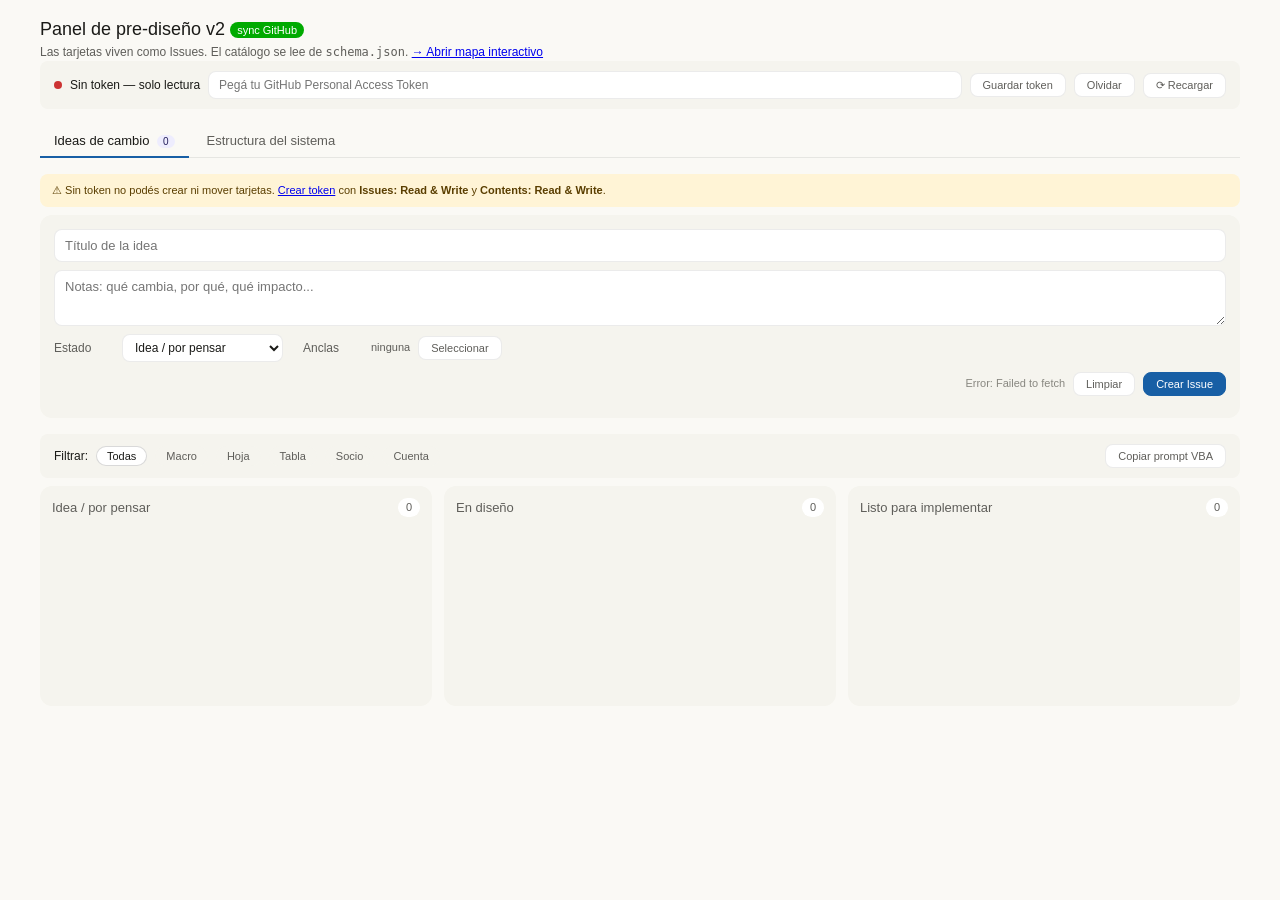
==== commit b94a4548: "refactor CSS: extraer estilos a /v2/css/ (base, tags, panel, mapa) y HTML sin <style>" ====
--- a/v2/index.html
+++ b/v2/index.html
@@ -4,47 +4,13 @@
 <meta charset="UTF-8">
 <meta name="viewport" content="width=device-width, initial-scale=1.0">
 <title>Panel v2 — Sistema Contable</title>
-<link rel="stylesheet" href="./js/styles.css">
-<style>
-  /* Estilos específicos del panel */
-  .container { max-width: 1200px; margin: 0 auto; }
-  .tabs { display: flex; gap: 4px; border-bottom: 1px solid var(--border-tertiary); margin-bottom: 16px; }
-  .tab { padding: 8px 14px; font-size: 13px; font-weight: 500; color: var(--text-secondary); cursor: pointer; border: none; border-bottom: 2px solid transparent; margin-bottom: -1px; background: transparent; font-family: inherit; }
-  .tab.active { color: var(--text-primary); border-bottom-color: var(--text-info); }
-  .view { display: none; } .view.active { display: block; }
-  .composer { background: var(--bg-secondary); border-radius: var(--radius-lg); padding: 14px; margin-bottom: 16px; }
-  .composer-row { display: flex; gap: 8px; align-items: center; flex-wrap: wrap; margin-bottom: 8px; }
-  .composer-row label { font-size: 12px; color: var(--text-secondary); min-width: 60px; }
-  .composer textarea, .composer input[type=text] { width: 100%; font-family: inherit; font-size: 13px; padding: 8px 10px; border: 1px solid var(--border-tertiary); border-radius: var(--radius-md); background: var(--bg-primary); color: var(--text-primary); resize: vertical; box-sizing: border-box; }
-  .composer textarea { min-height: 56px; }
-  .composer select { font-family: inherit; font-size: 12px; padding: 5px 8px; border: 1px solid var(--border-tertiary); border-radius: var(--radius-md); background: var(--bg-primary); color: var(--text-primary); }
-  .composer-anchors { display: flex; flex-wrap: wrap; gap: 4px; margin-top: 6px; }
-  .chip { font-size: 11px; padding: 3px 8px; border-radius: 10px; background: var(--bg-primary); border: 1px solid var(--border-tertiary); cursor: pointer; color: var(--text-secondary); font-family: inherit; }
-  .chip.on { border-color: transparent; }
-  .chip.on.tag-macro { background: #EEEDFE; color: #26215C; }
-  .chip.on.tag-hoja { background: #E1F5EE; color: #04342C; }
-  .chip.on.tag-tabla { background: #FAECE7; color: #4A1B0C; }
-  .chip.on.tag-rango { background: #FAEEDA; color: #412402; }
-  .chip.on.tag-regla { background: #FCEBEB; color: #501313; }
-  .chip.on.tag-socio { background: #DCE7FA; color: #0F2458; }
-  .chip.on.tag-cuenta { background: #EFE1FA; color: #35154E; }
-  .filter-chip { font-size: 11px; padding: 3px 10px; border-radius: 10px; background: var(--bg-secondary); border: 1px solid transparent; cursor: pointer; color: var(--text-secondary); font-family: inherit; }
-  .filter-chip.on { background: var(--bg-primary); border-color: var(--border-secondary); color: var(--text-primary); }
-  .node-grid { display: grid; grid-template-columns: repeat(auto-fit, minmax(220px, 1fr)); gap: 8px; margin-bottom: 12px; }
-  .node-card { background: var(--bg-primary); border: 1px solid var(--border-tertiary); border-radius: var(--radius-md); padding: 10px 12px; cursor: pointer; }
-  .node-card:hover { border-color: var(--border-secondary); }
-  .node-card.has-notes { border-left: 3px solid #7F77DD; }
-  .node-card .nt { font-size: 13px; font-weight: 500; margin: 0 0 2px; }
-  .node-card .ns { font-size: 11px; color: var(--text-secondary); margin: 0; }
-  .node-card .nb { display: inline-block; margin-top: 6px; font-size: 10px; padding: 1px 7px; border-radius: 10px; background: #EEEDFE; color: #26215C; }
-  .section-title { font-size: 13px; font-weight: 500; color: var(--text-secondary); margin: 14px 0 6px; }
-  #ideas-count { background: #EEEDFE; color: #26215C; font-size: 10px; padding: 1px 6px; border-radius: 8px; margin-left: 4px; font-weight: 500; }
-  .save-status { font-size: 11px; color: var(--text-tertiary); margin-left: 8px; }
-</style>
+<link rel="stylesheet" href="./css/base.css">
+<link rel="stylesheet" href="./css/tags.css">
+<link rel="stylesheet" href="./css/panel.css">
 </head>
 <body>
 <div class="container">
-<h1>Panel de pre-diseño v2 <span style="font-size:11px; background:#0a0; color:white; padding:2px 7px; border-radius:10px; vertical-align:middle;">sync GitHub</span></h1>
+<h1>Panel de pre-diseño v2 <span class="sync-badge">sync GitHub</span></h1>
 <p class="subtitle">Las tarjetas viven como Issues. El catálogo se lee de <code>schema.json</code>. <a href="./mapa.html">→ Abrir mapa interactivo</a></p>
 
 <div class="auth-bar">
@@ -63,7 +29,7 @@
 
 <div id="view-ideas" class="view active">
   <div id="no-token-banner" class="banner" style="display:none;">
-    ⚠ Sin token de GitHub no podés crear ni mover tarjetas. <a href="https://github.com/settings/tokens?type=beta" target="_blank">Crear token</a> con permisos <b>Issues: Read & Write</b> y <b>Contents: Read & Write</b>.
+    ⚠ Sin token no podés crear ni mover tarjetas. <a href="https://github.com/settings/tokens?type=beta" target="_blank">Crear token</a> con <b>Issues: Read & Write</b> y <b>Contents: Read & Write</b>.
   </div>
   <div class="composer">
     <div class="composer-row"><input type="text" id="new-title" placeholder="Título de la idea"></div>
@@ -76,10 +42,10 @@
         <option value="listo">Listo para implementar</option>
       </select>
       <label style="margin-left:12px;">Anclas</label>
-      <span id="anchor-preview" style="font-size:11px;color:var(--text-secondary);">ninguna</span>
+      <span class="anchor-preview" id="anchor-preview">ninguna</span>
       <button class="btn" onclick="toggleAnchorPicker()">Seleccionar</button>
     </div>
-    <div id="anchor-picker" style="display:none; background: var(--bg-primary); border-radius: var(--radius-md); padding: 10px; margin-top:6px;">
+    <div id="anchor-picker" class="anchor-picker">
       <div id="anchor-picker-content"></div>
     </div>
     <div class="composer-row" style="justify-content:flex-end; margin-top:10px;">
--- a/v2/css/base.css
+++ b/v2/css/base.css
@@ -0,0 +1,70 @@
+/* v2/css/base.css — tokens, tipografía, botones, toolbar, modales (compartido) */
+:root {
+  --bg-primary: #ffffff; --bg-secondary: #f5f4ee; --bg-tertiary: #faf9f5;
+  --text-primary: #1a1a17; --text-secondary: #5f5e5a; --text-tertiary: #888780;
+  --text-info: #185FA5; --border-tertiary: rgba(0,0,0,0.08); --border-secondary: rgba(0,0,0,0.15);
+  --radius-md: 8px; --radius-lg: 12px;
+}
+@media (prefers-color-scheme: dark) {
+  :root {
+    --bg-primary: #1f1e1b; --bg-secondary: #2a2927; --bg-tertiary: #181716;
+    --text-primary: #f0efea; --text-secondary: #b4b2a9; --text-tertiary: #888780;
+    --text-info: #85B7EB; --border-tertiary: rgba(255,255,255,0.08); --border-secondary: rgba(255,255,255,0.15);
+  }
+}
+* { box-sizing: border-box; }
+body {
+  font-family: -apple-system, BlinkMacSystemFont, "Segoe UI", Roboto, sans-serif;
+  background: var(--bg-tertiary); color: var(--text-primary);
+  margin: 0; padding: 16px; line-height: 1.5; font-size: 14px;
+}
+h1 { font-size: 18px; font-weight: 500; margin: 0; }
+.subtitle { color: var(--text-secondary); font-size: 12px; margin: 0; }
+.header { display: flex; justify-content: space-between; align-items: center; flex-wrap: wrap; gap: 12px; margin-bottom: 12px; }
+.container { max-width: 1200px; margin: 0 auto; }
+
+.nav a { font-size: 12px; color: var(--text-info); text-decoration: none; padding: 6px 12px; border: 1px solid var(--border-tertiary); border-radius: var(--radius-md); background: var(--bg-primary); }
+.nav a:hover { background: var(--bg-secondary); }
+
+.toolbar { display: flex; gap: 8px; flex-wrap: wrap; margin-bottom: 8px; align-items: center; background: var(--bg-secondary); padding: 10px 14px; border-radius: var(--radius-md); font-size: 12px; }
+.toolbar .sep { width: 1px; height: 20px; background: var(--border-tertiary); }
+
+.btn { font-size: 11px; padding: 5px 12px; background: var(--bg-primary); border: 1px solid var(--border-tertiary); border-radius: var(--radius-md); color: var(--text-secondary); cursor: pointer; font-family: inherit; }
+.btn:hover { color: var(--text-primary); border-color: var(--border-secondary); }
+.btn.primary { background: var(--text-info); color: #fff; border-color: var(--text-info); }
+.btn.primary:hover { color: #fff; opacity: 0.9; }
+.btn.success { background: #0a8a2a; color: #fff; border-color: #0a8a2a; }
+.btn.success:hover { color: #fff; opacity: 0.9; }
+.btn.warn { background: #d88c00; color: #fff; border-color: #d88c00; }
+.btn.warn:hover { color: #fff; opacity: 0.9; }
+.btn.danger { color: #c33; }
+.btn.danger:hover { background: #fee; border-color: #c33; }
+.btn.active { background: var(--text-info); color: #fff; border-color: var(--text-info); }
+
+.banner { background: #FFF4D6; color: #5a3e00; padding: 8px 12px; border-radius: var(--radius-md); font-size: 11px; margin-bottom: 8px; }
+.draft-summary { background: #FFF4D6; border: 1px solid #B08500; border-radius: var(--radius-md); padding: 10px 12px; font-size: 11px; color: #5a3e00; margin-bottom: 8px; }
+.draft-badge { background: #B08500; color: #fff; font-size: 10px; padding: 2px 8px; border-radius: 10px; font-weight: 500; margin-left: 6px; }
+.status { font-size: 11px; color: var(--text-tertiary); margin-top: 6px; min-height: 16px; }
+.hint { font-size: 11px; color: var(--text-tertiary); margin-left: auto; }
+@media (prefers-color-scheme: dark) {
+  .banner { background: #4a3a10; color: #fae9b8; }
+  .draft-summary { background: #4a3a10; color: #fae9b8; border-color: #B08500; }
+}
+
+.legend { display: flex; gap: 12px; flex-wrap: wrap; font-size: 11px; color: var(--text-secondary); }
+.legend span { display: inline-flex; align-items: center; gap: 5px; }
+.dot { width: 10px; height: 10px; border-radius: 3px; display: inline-block; }
+
+.modal-bg { display: none; position: fixed; top: 0; left: 0; right: 0; bottom: 0; background: rgba(0,0,0,0.5); z-index: 100; align-items: center; justify-content: center; padding: 16px; }
+.modal-bg.show { display: flex; }
+.modal { background: var(--bg-primary); border-radius: var(--radius-lg); padding: 20px; max-width: 520px; width: 100%; max-height: 85vh; overflow-y: auto; }
+.modal h3 { margin: 0 0 14px; font-size: 16px; font-weight: 500; }
+.modal label { display: block; font-size: 12px; color: var(--text-secondary); margin: 8px 0 4px; }
+.modal input, .modal select, .modal textarea { width: 100%; padding: 7px 10px; font-size: 13px; font-family: inherit; border: 1px solid var(--border-tertiary); border-radius: var(--radius-md); background: var(--bg-secondary); color: var(--text-primary); box-sizing: border-box; }
+.modal textarea { min-height: 80px; resize: vertical; }
+.modal-actions { display: flex; justify-content: flex-end; gap: 8px; margin-top: 14px; }
+
+.auth-bar { background: var(--bg-secondary); border-radius: var(--radius-md); padding: 10px 14px; margin-bottom: 16px; display: flex; gap: 8px; align-items: center; flex-wrap: wrap; font-size: 12px; }
+.auth-bar input { font-family: inherit; font-size: 12px; padding: 6px 10px; border: 1px solid var(--border-tertiary); border-radius: var(--radius-md); background: var(--bg-primary); color: var(--text-primary); flex: 1; min-width: 200px; }
+.auth-bar .status-dot { width: 8px; height: 8px; border-radius: 50%; background: #c33; display: inline-block; }
+.auth-bar .status-dot.ok { background: #0a0; }
--- a/v2/css/tags.css
+++ b/v2/css/tags.css
@@ -0,0 +1,19 @@
+/* v2/css/tags.css — colores de tags por tipo (usado por panel y chips) */
+.tag { display: inline-block; font-size: 10px; padding: 2px 7px; border-radius: 10px; font-weight: 500; }
+.tag-macro { background: #EEEDFE; color: #26215C; }
+.tag-hoja { background: #E1F5EE; color: #04342C; }
+.tag-tabla { background: #FAECE7; color: #4A1B0C; }
+.tag-rango { background: #FAEEDA; color: #412402; }
+.tag-regla { background: #FCEBEB; color: #501313; }
+.tag-socio { background: #DCE7FA; color: #0F2458; }
+.tag-cuenta { background: #EFE1FA; color: #35154E; }
+
+.chip { font-size: 11px; padding: 3px 8px; border-radius: 10px; background: var(--bg-primary); border: 1px solid var(--border-tertiary); cursor: pointer; color: var(--text-secondary); font-family: inherit; }
+.chip.on { border-color: transparent; }
+.chip.on.tag-macro { background: #EEEDFE; color: #26215C; }
+.chip.on.tag-hoja { background: #E1F5EE; color: #04342C; }
+.chip.on.tag-tabla { background: #FAECE7; color: #4A1B0C; }
+.chip.on.tag-rango { background: #FAEEDA; color: #412402; }
+.chip.on.tag-regla { background: #FCEBEB; color: #501313; }
+.chip.on.tag-socio { background: #DCE7FA; color: #0F2458; }
+.chip.on.tag-cuenta { background: #EFE1FA; color: #35154E; }
--- a/v2/css/panel.css
+++ b/v2/css/panel.css
@@ -0,0 +1,52 @@
+/* v2/css/panel.css — específico de index.html (Kanban + estructura) */
+.tabs { display: flex; gap: 4px; border-bottom: 1px solid var(--border-tertiary); margin-bottom: 16px; }
+.tab { padding: 8px 14px; font-size: 13px; font-weight: 500; color: var(--text-secondary); cursor: pointer; border: none; border-bottom: 2px solid transparent; margin-bottom: -1px; background: transparent; font-family: inherit; }
+.tab.active { color: var(--text-primary); border-bottom-color: var(--text-info); }
+.view { display: none; }
+.view.active { display: block; }
+
+.composer { background: var(--bg-secondary); border-radius: var(--radius-lg); padding: 14px; margin-bottom: 16px; }
+.composer-row { display: flex; gap: 8px; align-items: center; flex-wrap: wrap; margin-bottom: 8px; }
+.composer-row label { font-size: 12px; color: var(--text-secondary); min-width: 60px; }
+.composer textarea, .composer input[type=text] { width: 100%; font-family: inherit; font-size: 13px; padding: 8px 10px; border: 1px solid var(--border-tertiary); border-radius: var(--radius-md); background: var(--bg-primary); color: var(--text-primary); resize: vertical; box-sizing: border-box; }
+.composer textarea { min-height: 56px; }
+.composer select { font-family: inherit; font-size: 12px; padding: 5px 8px; border: 1px solid var(--border-tertiary); border-radius: var(--radius-md); background: var(--bg-primary); color: var(--text-primary); }
+.composer-anchors { display: flex; flex-wrap: wrap; gap: 4px; margin-top: 6px; }
+
+.filter-chip { font-size: 11px; padding: 3px 10px; border-radius: 10px; background: var(--bg-secondary); border: 1px solid transparent; cursor: pointer; color: var(--text-secondary); font-family: inherit; }
+.filter-chip.on { background: var(--bg-primary); border-color: var(--border-secondary); color: var(--text-primary); }
+
+.kanban { display: grid; grid-template-columns: repeat(3, minmax(0,1fr)); gap: 12px; }
+@media (max-width: 800px) { .kanban { grid-template-columns: 1fr; } }
+.col { background: var(--bg-secondary); border-radius: var(--radius-lg); padding: 12px; min-height: 220px; }
+.col h3 { margin: 0 0 10px; font-size: 13px; font-weight: 500; color: var(--text-secondary); display: flex; justify-content: space-between; align-items: center; }
+.col h3 .count { background: var(--bg-primary); border-radius: 10px; padding: 1px 8px; font-size: 11px; color: var(--text-secondary); }
+
+.card { background: var(--bg-primary); border: 1px solid var(--border-tertiary); border-radius: var(--radius-md); padding: 10px 12px; margin-bottom: 8px; position: relative; }
+.card p.title { margin: 0 0 6px; font-size: 13px; font-weight: 500; color: var(--text-primary); line-height: 1.4; padding-right: 80px; }
+.card p.title a { color: inherit; text-decoration: none; }
+.card p.title a:hover { text-decoration: underline; }
+.card p.note { margin: 0 0 6px; font-size: 12px; color: var(--text-secondary); line-height: 1.5; white-space: pre-wrap; max-height: 80px; overflow: hidden; }
+.card .issue-num { font-size: 10px; color: var(--text-tertiary); font-weight: normal; }
+.card .tags { display: flex; flex-wrap: wrap; gap: 4px; margin-top: 4px; }
+.card .actions { position: absolute; top: 8px; right: 8px; display: flex; gap: 2px; }
+.card .actions button { padding: 3px 6px; font-size: 11px; background: transparent; border: 1px solid var(--border-tertiary); border-radius: 4px; cursor: pointer; color: var(--text-secondary); min-width: 24px; font-family: inherit; }
+.card .actions button:hover { background: var(--bg-secondary); color: var(--text-primary); }
+
+.empty { font-size: 12px; color: var(--text-tertiary); font-style: italic; padding: 8px 4px; }
+
+.node-grid { display: grid; grid-template-columns: repeat(auto-fit, minmax(220px, 1fr)); gap: 8px; margin-bottom: 12px; }
+.node-card { background: var(--bg-primary); border: 1px solid var(--border-tertiary); border-radius: var(--radius-md); padding: 10px 12px; cursor: pointer; }
+.node-card:hover { border-color: var(--border-secondary); }
+.node-card.has-notes { border-left: 3px solid #7F77DD; }
+.node-card .nt { font-size: 13px; font-weight: 500; margin: 0 0 2px; }
+.node-card .ns { font-size: 11px; color: var(--text-secondary); margin: 0; }
+.node-card .nb { display: inline-block; margin-top: 6px; font-size: 10px; padding: 1px 7px; border-radius: 10px; background: #EEEDFE; color: #26215C; }
+.section-title { font-size: 13px; font-weight: 500; color: var(--text-secondary); margin: 14px 0 6px; }
+
+.save-status { font-size: 11px; color: var(--text-tertiary); margin-left: 8px; }
+#ideas-count { background: #EEEDFE; color: #26215C; font-size: 10px; padding: 1px 6px; border-radius: 8px; margin-left: 4px; font-weight: 500; }
+
+.sync-badge { font-size: 11px; background: #0a0; color: white; padding: 2px 7px; border-radius: 10px; vertical-align: middle; }
+.anchor-preview { font-size: 11px; color: var(--text-secondary); }
+.anchor-picker { display: none; background: var(--bg-primary); border-radius: var(--radius-md); padding: 10px; margin-top: 6px; }
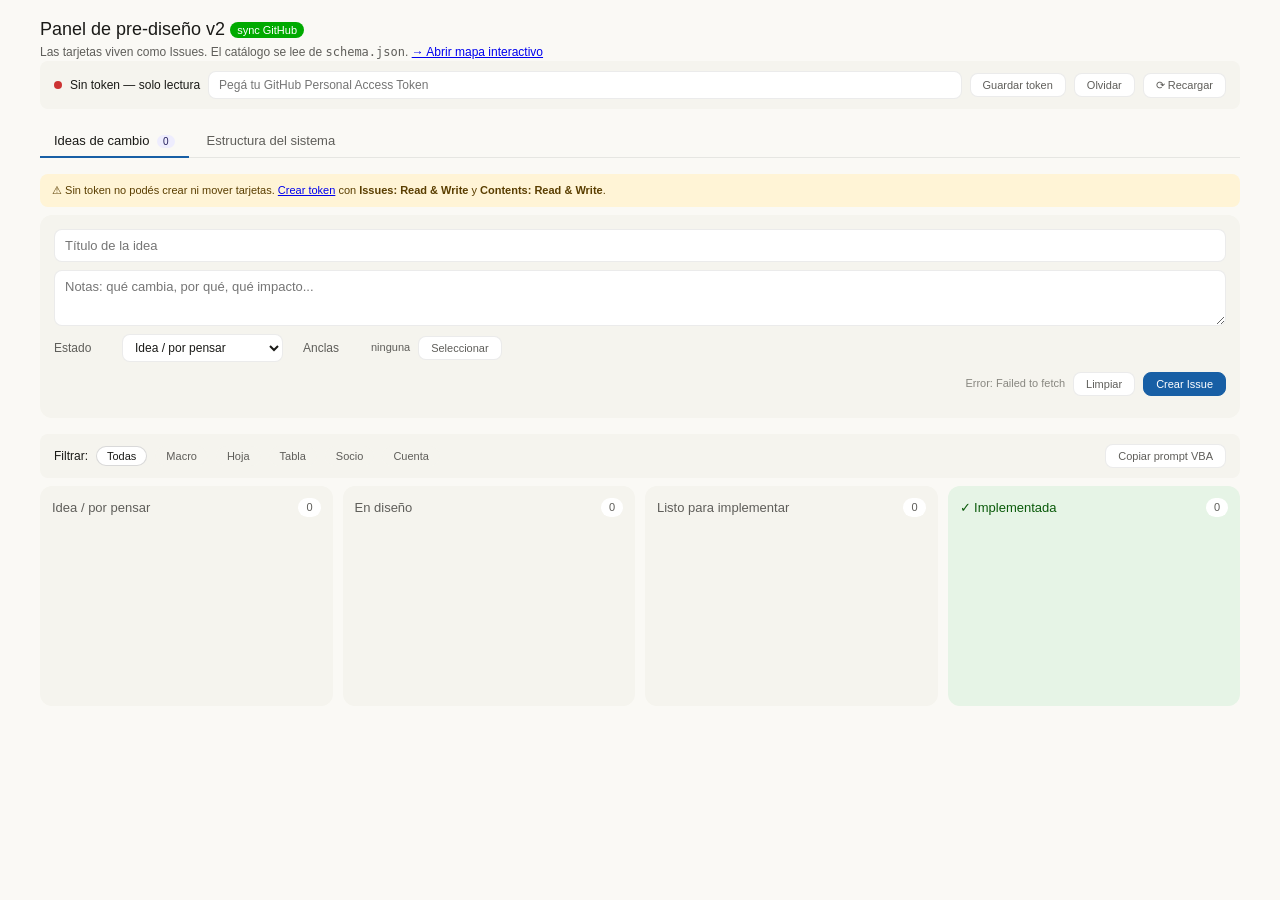
==== commit eb16f208: "Agregar estado `implementada` (4ta columna Kanban + transición listo→implementada)" ====
--- a/v2/index.html
+++ b/v2/index.html
@@ -40,6 +40,7 @@
         <option value="idea">Idea / por pensar</option>
         <option value="diseño">En diseño</option>
         <option value="listo">Listo para implementar</option>
+        <option value="implementada">Implementada</option>
       </select>
       <label style="margin-left:12px;">Anclas</label>
       <span class="anchor-preview" id="anchor-preview">ninguna</span>
@@ -68,6 +69,7 @@
     <div class="col"><h3>Idea / por pensar <span class="count" id="c-idea">0</span></h3><div id="col-idea"></div></div>
     <div class="col"><h3>En diseño <span class="count" id="c-diseño">0</span></h3><div id="col-diseño"></div></div>
     <div class="col"><h3>Listo para implementar <span class="count" id="c-listo">0</span></h3><div id="col-listo"></div></div>
+    <div class="col col-done"><h3>✓ Implementada <span class="count" id="c-implementada">0</span></h3><div id="col-implementada"></div></div>
   </div>
 </div>
 
--- a/v2/css/panel.css
+++ b/v2/css/panel.css
@@ -16,14 +16,21 @@
 .filter-chip { font-size: 11px; padding: 3px 10px; border-radius: 10px; background: var(--bg-secondary); border: 1px solid transparent; cursor: pointer; color: var(--text-secondary); font-family: inherit; }
 .filter-chip.on { background: var(--bg-primary); border-color: var(--border-secondary); color: var(--text-primary); }
 
-.kanban { display: grid; grid-template-columns: repeat(3, minmax(0,1fr)); gap: 12px; }
-@media (max-width: 800px) { .kanban { grid-template-columns: 1fr; } }
+/* Kanban 4 columnas */
+.kanban { display: grid; grid-template-columns: repeat(4, minmax(0,1fr)); gap: 10px; }
+@media (max-width: 1100px) { .kanban { grid-template-columns: repeat(2, 1fr); } }
+@media (max-width: 640px) { .kanban { grid-template-columns: 1fr; } }
 .col { background: var(--bg-secondary); border-radius: var(--radius-lg); padding: 12px; min-height: 220px; }
 .col h3 { margin: 0 0 10px; font-size: 13px; font-weight: 500; color: var(--text-secondary); display: flex; justify-content: space-between; align-items: center; }
 .col h3 .count { background: var(--bg-primary); border-radius: 10px; padding: 1px 8px; font-size: 11px; color: var(--text-secondary); }
 
+/* Columna implementada con fondo verdoso tenue para destacar visualmente */
+.col-done { background: #E6F4E6; }
+.col-done h3 { color: #0a5a0a; }
+@media (prefers-color-scheme: dark) { .col-done { background: #1e3a1e; } .col-done h3 { color: #7bc47b; } }
+
 .card { background: var(--bg-primary); border: 1px solid var(--border-tertiary); border-radius: var(--radius-md); padding: 10px 12px; margin-bottom: 8px; position: relative; }
-.card p.title { margin: 0 0 6px; font-size: 13px; font-weight: 500; color: var(--text-primary); line-height: 1.4; padding-right: 80px; }
+.card p.title { margin: 0 0 6px; font-size: 13px; font-weight: 500; color: var(--text-primary); line-height: 1.4; padding-right: 60px; }
 .card p.title a { color: inherit; text-decoration: none; }
 .card p.title a:hover { text-decoration: underline; }
 .card p.note { margin: 0 0 6px; font-size: 12px; color: var(--text-secondary); line-height: 1.5; white-space: pre-wrap; max-height: 80px; overflow: hidden; }
@@ -32,6 +39,10 @@
 .card .actions { position: absolute; top: 8px; right: 8px; display: flex; gap: 2px; }
 .card .actions button { padding: 3px 6px; font-size: 11px; background: transparent; border: 1px solid var(--border-tertiary); border-radius: 4px; cursor: pointer; color: var(--text-secondary); min-width: 24px; font-family: inherit; }
 .card .actions button:hover { background: var(--bg-secondary); color: var(--text-primary); }
+
+/* Tarjetas implementadas: opacidad leve, título tachado */
+.card.status-implementada { opacity: 0.75; }
+.card.status-implementada p.title { text-decoration: line-through; text-decoration-thickness: 1px; text-decoration-color: rgba(0,0,0,0.3); }
 
 .empty { font-size: 12px; color: var(--text-tertiary); font-style: italic; padding: 8px 4px; }
 
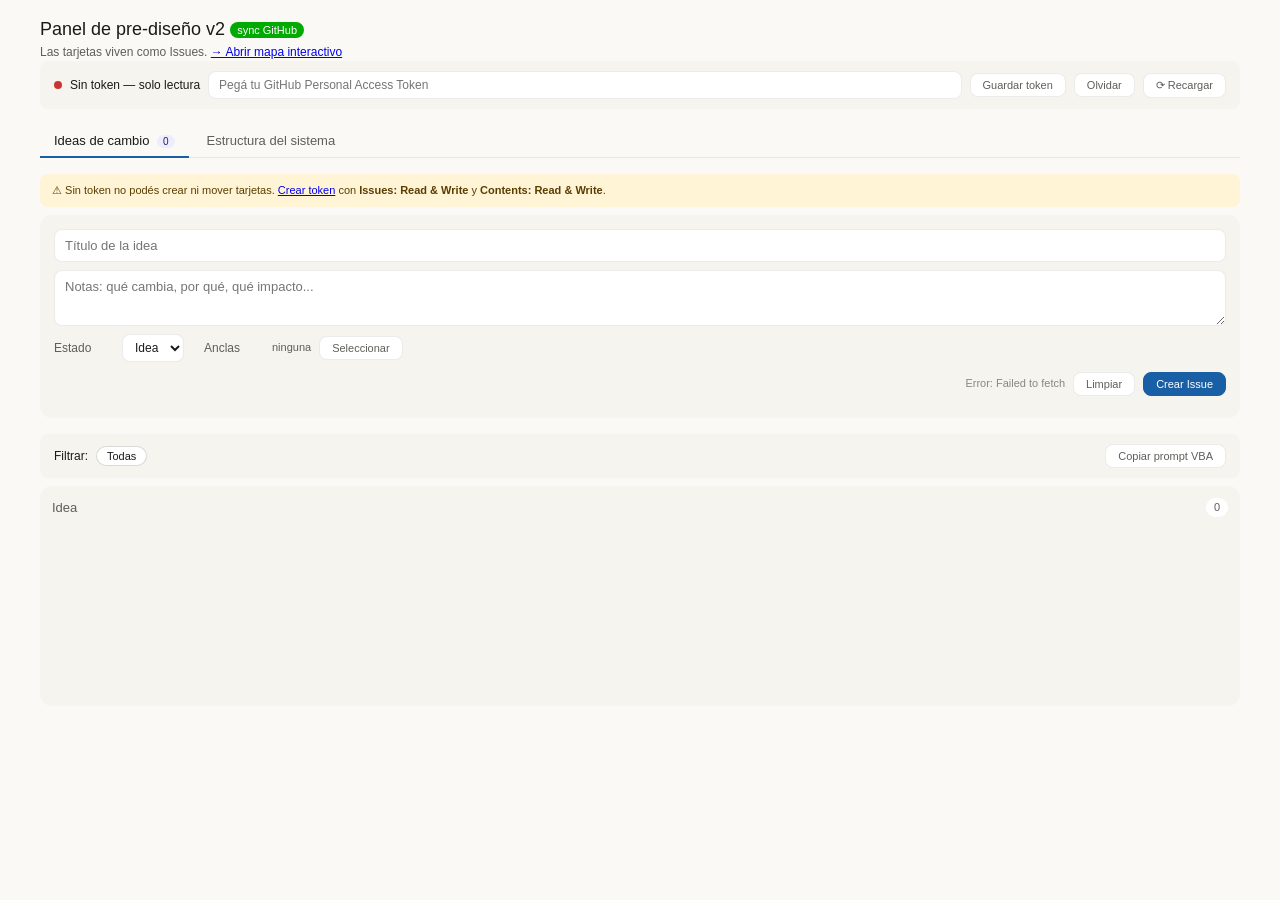
==== commit 7d0655e3: "feat: config dinámico (workflow/anchor-types/ui.json) + estado `rechazada` con motivo como comentari" ====
--- a/v2/index.html
+++ b/v2/index.html
@@ -11,7 +11,7 @@
 <body>
 <div class="container">
 <h1>Panel de pre-diseño v2 <span class="sync-badge">sync GitHub</span></h1>
-<p class="subtitle">Las tarjetas viven como Issues. El catálogo se lee de <code>schema.json</code>. <a href="./mapa.html">→ Abrir mapa interactivo</a></p>
+<p class="subtitle">Las tarjetas viven como Issues. <a href="./mapa.html">→ Abrir mapa interactivo</a></p>
 
 <div class="auth-bar">
   <span class="status-dot" id="auth-dot"></span>
@@ -36,12 +36,7 @@
     <div class="composer-row"><textarea id="new-note" placeholder="Notas: qué cambia, por qué, qué impacto..."></textarea></div>
     <div class="composer-row">
       <label>Estado</label>
-      <select id="new-status">
-        <option value="idea">Idea / por pensar</option>
-        <option value="diseño">En diseño</option>
-        <option value="listo">Listo para implementar</option>
-        <option value="implementada">Implementada</option>
-      </select>
+      <select id="new-status"></select>
       <label style="margin-left:12px;">Anclas</label>
       <span class="anchor-preview" id="anchor-preview">ninguna</span>
       <button class="btn" onclick="toggleAnchorPicker()">Seleccionar</button>
@@ -55,26 +50,12 @@
       <button class="btn primary" id="save-btn" onclick="saveCard()">Crear Issue</button>
     </div>
   </div>
-  <div class="toolbar">
-    <span style="font-size:12px;">Filtrar:</span>
-    <button class="filter-chip on" data-filter="all" onclick="setFilter('all')">Todas</button>
-    <button class="filter-chip" data-filter="macro" onclick="setFilter('macro')">Macro</button>
-    <button class="filter-chip" data-filter="hoja" onclick="setFilter('hoja')">Hoja</button>
-    <button class="filter-chip" data-filter="tabla" onclick="setFilter('tabla')">Tabla</button>
-    <button class="filter-chip" data-filter="socio" onclick="setFilter('socio')">Socio</button>
-    <button class="filter-chip" data-filter="cuenta" onclick="setFilter('cuenta')">Cuenta</button>
-    <div style="margin-left:auto;"><button class="btn" onclick="copyVBAPrompt()">Copiar prompt VBA</button></div>
-  </div>
-  <div class="kanban">
-    <div class="col"><h3>Idea / por pensar <span class="count" id="c-idea">0</span></h3><div id="col-idea"></div></div>
-    <div class="col"><h3>En diseño <span class="count" id="c-diseño">0</span></h3><div id="col-diseño"></div></div>
-    <div class="col"><h3>Listo para implementar <span class="count" id="c-listo">0</span></h3><div id="col-listo"></div></div>
-    <div class="col col-done"><h3>✓ Implementada <span class="count" id="c-implementada">0</span></h3><div id="col-implementada"></div></div>
-  </div>
+  <div class="toolbar" id="filters-bar"></div>
+  <div class="kanban" id="kanban"></div>
 </div>
 
 <div id="view-estructura" class="view">
-  <p style="font-size:12px; color: var(--text-tertiary);">Cada nodo viene de <code>schema.json</code>. Los que tienen notas muestran banda morada. Click para crear una idea anclada.</p>
+  <p style="font-size:12px; color: var(--text-tertiary);">Cada nodo viene de <code>schema.json</code>. Click para crear una idea anclada.</p>
   <div id="structure-content"></div>
 </div>
 
--- a/v2/css/panel.css
+++ b/v2/css/panel.css
@@ -1,4 +1,4 @@
-/* v2/css/panel.css — específico de index.html (Kanban + estructura) */
+/* v2/css/panel.css — Kanban + estructura (columnas dinámicas desde workflow.json) */
 .tabs { display: flex; gap: 4px; border-bottom: 1px solid var(--border-tertiary); margin-bottom: 16px; }
 .tab { padding: 8px 14px; font-size: 13px; font-weight: 500; color: var(--text-secondary); cursor: pointer; border: none; border-bottom: 2px solid transparent; margin-bottom: -1px; background: transparent; font-family: inherit; }
 .tab.active { color: var(--text-primary); border-bottom-color: var(--text-info); }
@@ -16,21 +16,27 @@
 .filter-chip { font-size: 11px; padding: 3px 10px; border-radius: 10px; background: var(--bg-secondary); border: 1px solid transparent; cursor: pointer; color: var(--text-secondary); font-family: inherit; }
 .filter-chip.on { background: var(--bg-primary); border-color: var(--border-secondary); color: var(--text-primary); }
 
-/* Kanban 4 columnas */
-.kanban { display: grid; grid-template-columns: repeat(4, minmax(0,1fr)); gap: 10px; }
-@media (max-width: 1100px) { .kanban { grid-template-columns: repeat(2, 1fr); } }
-@media (max-width: 640px) { .kanban { grid-template-columns: 1fr; } }
+/* Kanban: grid-template-columns se setea dinámicamente desde JS según cantidad de estados */
+.kanban { display: grid; gap: 10px; }
+@media (max-width: 1100px) { .kanban { grid-template-columns: repeat(2, 1fr) !important; } }
+@media (max-width: 640px) { .kanban { grid-template-columns: 1fr !important; } }
+
 .col { background: var(--bg-secondary); border-radius: var(--radius-lg); padding: 12px; min-height: 220px; }
 .col h3 { margin: 0 0 10px; font-size: 13px; font-weight: 500; color: var(--text-secondary); display: flex; justify-content: space-between; align-items: center; }
 .col h3 .count { background: var(--bg-primary); border-radius: 10px; padding: 1px 8px; font-size: 11px; color: var(--text-secondary); }
 
-/* Columna implementada con fondo verdoso tenue para destacar visualmente */
+/* Columna implementada: fondo verdoso */
 .col-done { background: #E6F4E6; }
 .col-done h3 { color: #0a5a0a; }
 @media (prefers-color-scheme: dark) { .col-done { background: #1e3a1e; } .col-done h3 { color: #7bc47b; } }
 
+/* Columna rechazada: fondo rojizo */
+.col-rejected { background: #FBE7E7; }
+.col-rejected h3 { color: #9a2020; }
+@media (prefers-color-scheme: dark) { .col-rejected { background: #3a1e1e; } .col-rejected h3 { color: #e07070; } }
+
 .card { background: var(--bg-primary); border: 1px solid var(--border-tertiary); border-radius: var(--radius-md); padding: 10px 12px; margin-bottom: 8px; position: relative; }
-.card p.title { margin: 0 0 6px; font-size: 13px; font-weight: 500; color: var(--text-primary); line-height: 1.4; padding-right: 60px; }
+.card p.title { margin: 0 0 6px; font-size: 13px; font-weight: 500; color: var(--text-primary); line-height: 1.4; padding-right: 80px; }
 .card p.title a { color: inherit; text-decoration: none; }
 .card p.title a:hover { text-decoration: underline; }
 .card p.note { margin: 0 0 6px; font-size: 12px; color: var(--text-secondary); line-height: 1.5; white-space: pre-wrap; max-height: 80px; overflow: hidden; }
@@ -39,10 +45,16 @@
 .card .actions { position: absolute; top: 8px; right: 8px; display: flex; gap: 2px; }
 .card .actions button { padding: 3px 6px; font-size: 11px; background: transparent; border: 1px solid var(--border-tertiary); border-radius: 4px; cursor: pointer; color: var(--text-secondary); min-width: 24px; font-family: inherit; }
 .card .actions button:hover { background: var(--bg-secondary); color: var(--text-primary); }
+.card .actions .btn-reject { color: #c33; border-color: rgba(204,51,51,0.3); }
+.card .actions .btn-reject:hover { background: #fee; color: #a11; }
 
-/* Tarjetas implementadas: opacidad leve, título tachado */
+/* Tarjetas implementadas: tachado leve */
 .card.status-implementada { opacity: 0.75; }
 .card.status-implementada p.title { text-decoration: line-through; text-decoration-thickness: 1px; text-decoration-color: rgba(0,0,0,0.3); }
+
+/* Tarjetas rechazadas: tachado rojo */
+.card.status-rechazada { opacity: 0.6; }
+.card.status-rechazada p.title { text-decoration: line-through; text-decoration-thickness: 1px; text-decoration-color: #c33; color: #7a3030; }
 
 .empty { font-size: 12px; color: var(--text-tertiary); font-style: italic; padding: 8px 4px; }
 
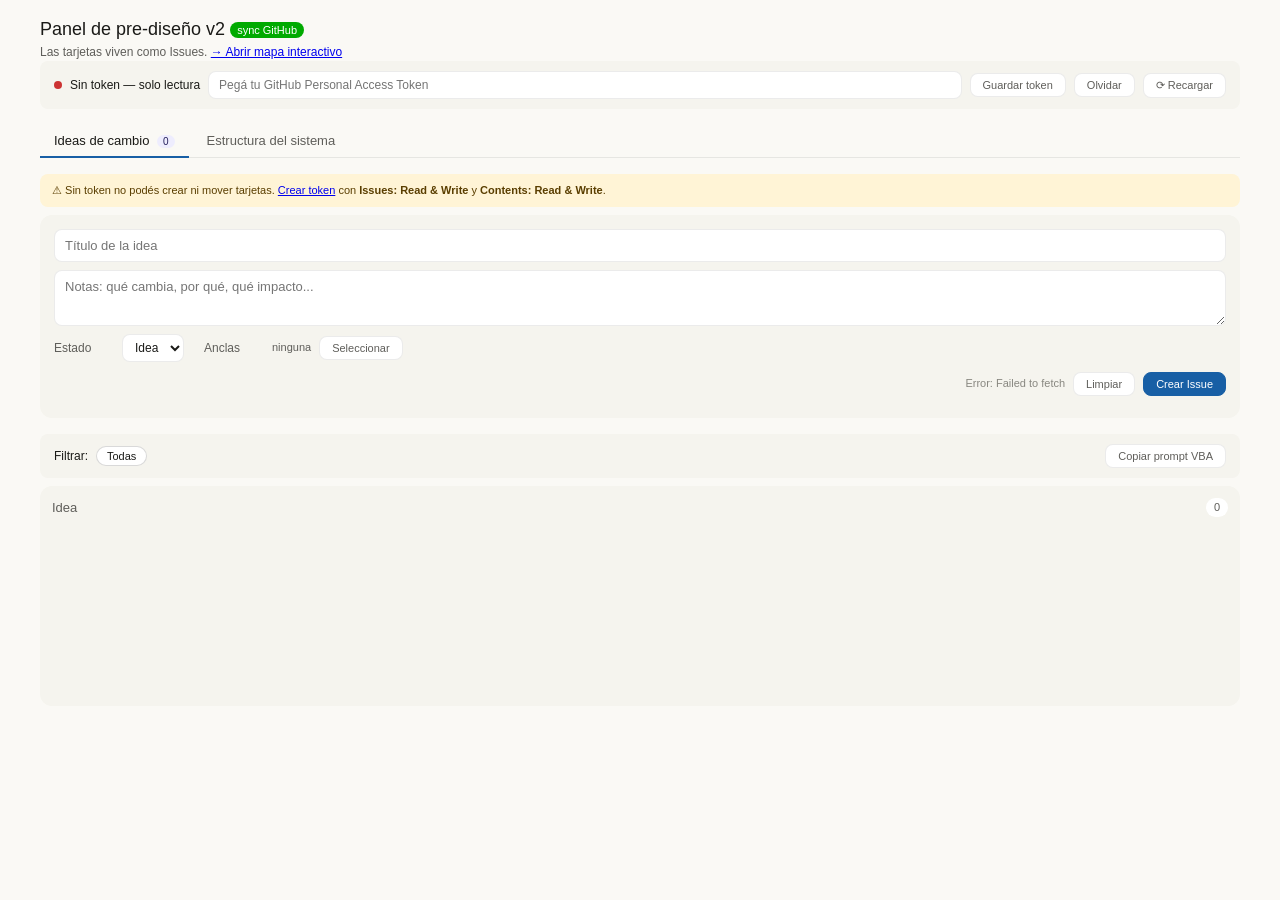
==== commit 663eb4b4: "refactor: partir panel.js en 10 módulos (panel/main + state + utils + auth + catalog + composer + ac" ====
--- a/v2/index.html
+++ b/v2/index.html
@@ -62,7 +62,7 @@
 </div>
 
 <script type="module">
-  import { init } from './js/panel.js';
+  import { init } from './js/panel/main.js';
   init();
 </script>
 </body>
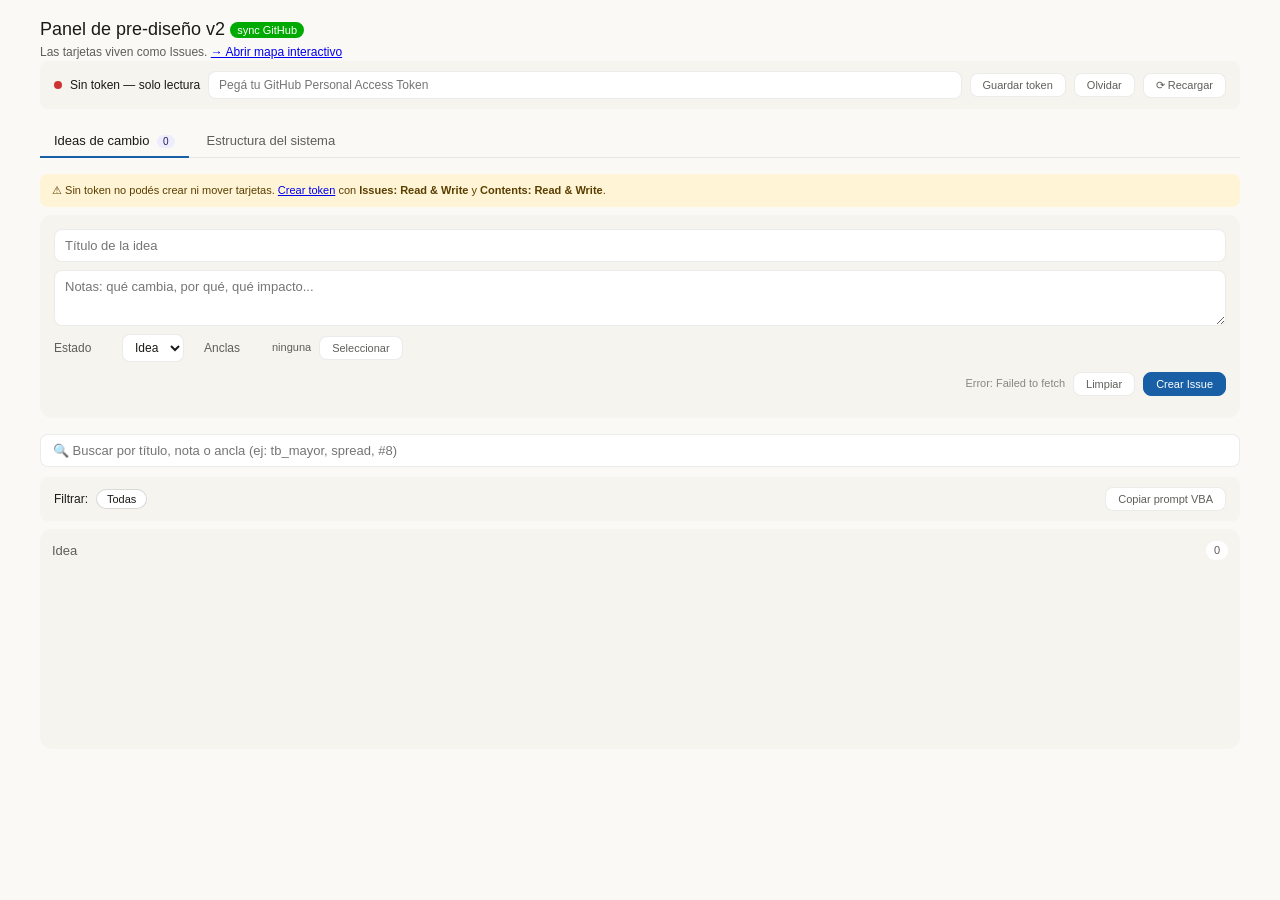
==== commit 27d2b2a9: "feat(panel): buscador de ideas + highlight desde ?issue=N - Nuevo input de búsqueda filtra cards por" ====
--- a/v2/index.html
+++ b/v2/index.html
@@ -50,6 +50,10 @@
       <button class="btn primary" id="save-btn" onclick="saveCard()">Crear Issue</button>
     </div>
   </div>
+  <div class="search-bar">
+    <input type="text" id="search-input" placeholder="🔍 Buscar por título, nota o ancla (ej: tb_mayor, spread, #8)" autocomplete="off">
+    <button class="btn" id="search-clear" title="Limpiar búsqueda" style="display:none;">✕</button>
+  </div>
   <div class="toolbar" id="filters-bar"></div>
   <div class="kanban" id="kanban"></div>
 </div>
--- a/v2/css/panel.css
+++ b/v2/css/panel.css
@@ -12,6 +12,11 @@
 .composer textarea { min-height: 56px; }
 .composer select { font-family: inherit; font-size: 12px; padding: 5px 8px; border: 1px solid var(--border-tertiary); border-radius: var(--radius-md); background: var(--bg-primary); color: var(--text-primary); }
 .composer-anchors { display: flex; flex-wrap: wrap; gap: 4px; margin-top: 6px; }
+
+/* Buscador */
+.search-bar { display: flex; gap: 6px; margin-bottom: 10px; }
+.search-bar input { flex: 1; font-family: inherit; font-size: 13px; padding: 8px 12px; border: 1px solid var(--border-tertiary); border-radius: var(--radius-md); background: var(--bg-primary); color: var(--text-primary); }
+.search-bar input:focus { outline: none; border-color: var(--text-info); }
 
 .filter-chip { font-size: 11px; padding: 3px 10px; border-radius: 10px; background: var(--bg-secondary); border: 1px solid transparent; cursor: pointer; color: var(--text-secondary); font-family: inherit; }
 .filter-chip.on { background: var(--bg-primary); border-color: var(--border-secondary); color: var(--text-primary); }
@@ -35,8 +40,8 @@
 .col-rejected h3 { color: #9a2020; }
 @media (prefers-color-scheme: dark) { .col-rejected { background: #3a1e1e; } .col-rejected h3 { color: #e07070; } }
 
-.card { background: var(--bg-primary); border: 1px solid var(--border-tertiary); border-radius: var(--radius-md); padding: 10px 12px; margin-bottom: 8px; position: relative; }
-.card p.title { margin: 0 0 6px; font-size: 13px; font-weight: 500; color: var(--text-primary); line-height: 1.4; padding-right: 80px; }
+.card { background: var(--bg-primary); border: 1px solid var(--border-tertiary); border-radius: var(--radius-md); padding: 10px 12px; margin-bottom: 8px; position: relative; transition: box-shadow 0.3s, border-color 0.3s; }
+.card p.title { margin: 0 0 6px; font-size: 13px; font-weight: 500; color: var(--text-primary); line-height: 1.4; padding-right: 110px; }
 .card p.title a { color: inherit; text-decoration: none; }
 .card p.title a:hover { text-decoration: underline; }
 .card p.note { margin: 0 0 6px; font-size: 12px; color: var(--text-secondary); line-height: 1.5; white-space: pre-wrap; max-height: 80px; overflow: hidden; }
@@ -47,6 +52,12 @@
 .card .actions button:hover { background: var(--bg-secondary); color: var(--text-primary); }
 .card .actions .btn-reject { color: #c33; border-color: rgba(204,51,51,0.3); }
 .card .actions .btn-reject:hover { background: #fee; color: #a11; }
+.card .actions .btn-back { color: #5f5e5a; border-color: rgba(0,0,0,0.15); }
+.card .actions .btn-back:hover { background: var(--bg-secondary); color: var(--text-primary); }
+
+/* Highlight temporal de la card objetivo desde ?issue=N */
+.card.card-highlight { border-color: #B08500; box-shadow: 0 0 0 3px rgba(176,133,0,0.35); animation: cardPulse 1.5s ease-in-out 2; }
+@keyframes cardPulse { 0%,100% { box-shadow: 0 0 0 3px rgba(176,133,0,0.35); } 50% { box-shadow: 0 0 0 6px rgba(176,133,0,0.15); } }
 
 /* Tarjetas implementadas: tachado leve */
 .card.status-implementada { opacity: 0.75; }
